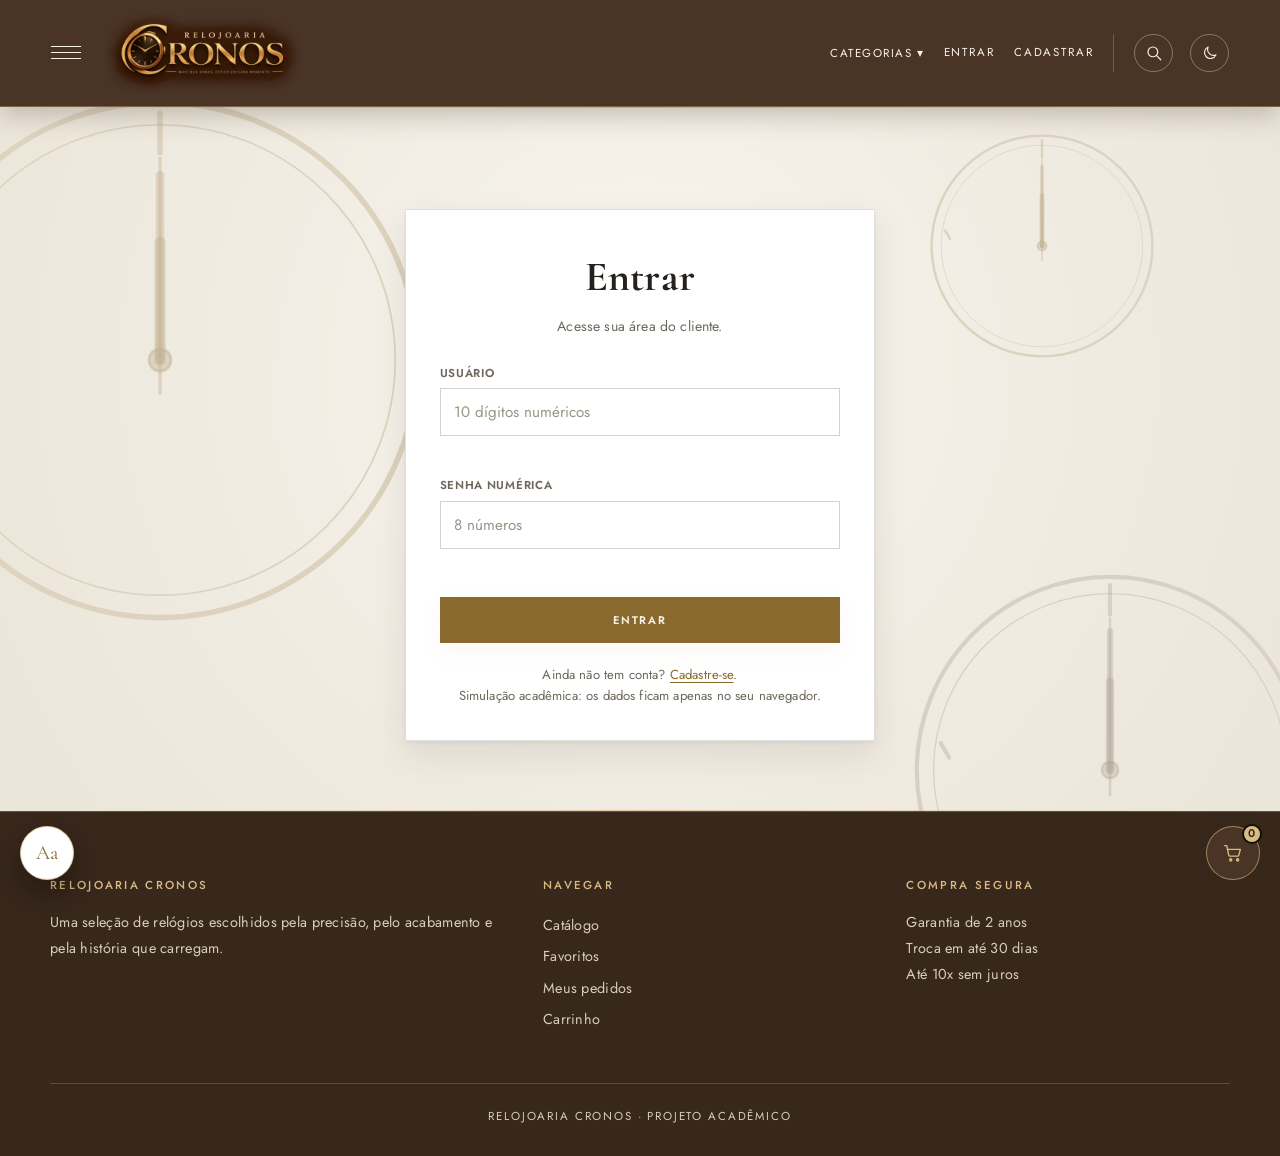
==== relojoaria-cronos/login.html @ 3d695486 "Add files via upload" ====
<!DOCTYPE html>
<html lang="pt-BR">
<head>
  <meta charset="UTF-8" />
  <meta name="viewport" content="width=device-width, initial-scale=1.0" />
  <title>Relojoaria Cronos — Entrar</title>
  <meta name="description" content="Entre na sua conta da Relojoaria Cronos." />

  <link rel="preconnect" href="https://fonts.googleapis.com" />
  <link href="https://fonts.googleapis.com/css2?family=Cormorant+Garamond:wght@500;600;700&family=Jost:wght@300;400;500;600&display=swap" rel="stylesheet" />
  <link rel="stylesheet" href="css/style.css" />
  <script src="js/tema.js"></script>
  <script src="js/sessao.js"></script>
</head>
<body>
  <a class="pular-conteudo" href="#conteudo">Pular para o conteúdo</a>

  <header class="cabecalho">
    <button class="botao-hamburguer" id="botao-menu" aria-label="Abrir menu">
      <span></span><span></span><span></span>
    </button>
    <div class="logo"><img class="logo-img" src="assets/logo.png" alt="Relojoaria Cronos" onload="this.nextElementSibling.style.display='none'" onerror="this.style.display='none'"><span>Relojoaria Cronos</span></div>
    <nav class="navegacao" id="navegacao" aria-label="Navegação principal"></nav>
  </header>

  <div class="overlay-menu" id="overlay-menu"></div>
  <aside class="menu-lateral" id="menu-lateral">
    <button class="fechar-menu" id="botao-fechar-menu" aria-label="Fechar menu">✕</button>
    <div class="logo"><img class="logo-img" src="assets/logo.png" alt="Relojoaria Cronos" onload="this.nextElementSibling.style.display='none'" onerror="this.style.display='none'"><span>Relojoaria Cronos</span></div>
    <nav id="menu-nav" aria-label="Menu lateral"></nav>
  </aside>

  <div class="divisor"></div>

  <div class="fundo-login" aria-hidden="true">
    <div class="fundo-relogios" id="fundo-relogios"></div>
    <div class="fundo-pelicula"></div>
  </div>

  <main id="conteudo" class="tela-login">
    <div class="caixa-login cartao">
      <h1>Entrar</h1>
      <p class="subtitulo">Acesse sua área do cliente.</p>

      <div id="aviso-login" class="alerta escondido" role="alert"></div>

      <form id="form-login" novalidate>
        <div class="campo">
          <label for="login">Usuário</label>
          <input type="text" id="login" maxlength="10" inputmode="numeric" pattern="[0-9]{10}" placeholder="10 dígitos numéricos" autocomplete="username" />
          <p class="erro-campo" id="login-erro"></p>
        </div>
        <div class="campo">
          <label for="senha">Senha numérica</label>
          <input type="password" id="senha" maxlength="8" inputmode="numeric" pattern="[0-9]{8}" placeholder="8 números" autocomplete="current-password" />
          <p class="erro-campo" id="senha-erro"></p>
        </div>
        <button type="submit" class="botao">Entrar</button>
      </form>

      <p class="login-rodape">
        Ainda não tem conta? <a class="link-destaque" href="cadastro.html">Cadastre-se</a>.<br>
        Simulação acadêmica: os dados ficam apenas no seu navegador.
      </p>
    </div>
  </main>


  <div class="divisor"></div>
  <footer class="rodape">
    <div class="rodape-colunas">
      <div>
        <h2>Relojoaria Cronos</h2>
        <p>Uma seleção de relógios escolhidos pela precisão, pelo acabamento e pela história que carregam.</p>
      </div>
      <nav aria-label="Navegação do rodapé">
        <h2>Navegar</h2>
        <a href="index.html">Catálogo</a>
        <a href="index.html?favoritos=1">Favoritos</a>
        <a href="pedidos.html">Meus pedidos</a>
        <a href="checkout.html">Carrinho</a>
      </nav>
      <div>
        <h2>Compra segura</h2>
        <p>Garantia de 2 anos<br>Troca em até 30 dias<br>Até 10x sem juros</p>
      </div>
    </div>
    <p class="rodape-final">Relojoaria Cronos · Projeto acadêmico</p>
  </footer>

  <script src="js/produtos.js"></script>
  <script src="js/carrinho.js"></script>
  <script src="js/validacoes.js"></script>
  <script src="js/menu.js"></script>
  <script src="js/busca.js"></script>
  <script src="js/acessibilidade.js"></script>
  <script src="js/cabecalho.js"></script>
  <script>
    const params = new URLSearchParams(window.location.search);
    const motivo = params.get("motivo");
    const aviso = document.getElementById("aviso-login");

    function mostrarAviso(texto, tipo) {
      aviso.textContent = texto;
      aviso.className = "alerta alerta-" + tipo;
    }

    if (motivo === "checkout") {
      mostrarAviso("Entre na sua conta para finalizar a compra.", "info");
    }
    if (params.get("cadastro") === "ok") {
      mostrarAviso("Cadastro realizado com sucesso! Entre com seu login e senha.", "sucesso");
    }
    if (estaLogado()) {
      window.location.replace("perfil.html");
    }

    (function () {
      const marcas = Array.from({ length: 12 }, (_, i) =>
        `<line x1="100" y1="12" x2="100" y2="${i % 3 === 0 ? 26 : 20}" transform="rotate(${i * 30} 100 100)"/>`).join("");
      const relogio = (classe) => `
        <svg class="relogio-fundo ${classe}" viewBox="0 0 200 200" fill="none" stroke="currentColor">
          <circle cx="100" cy="100" r="92" stroke-width="2"/>
          <circle cx="100" cy="100" r="84" stroke-width="0.6"/>
          <g stroke-width="2">${marcas}</g>
          <line class="ponteiro-hora" x1="100" y1="100" x2="100" y2="58" stroke-width="4"/>
          <line class="ponteiro-min" x1="100" y1="100" x2="100" y2="34" stroke-width="3"/>
          <line class="ponteiro-seg" x1="100" y1="112" x2="100" y2="28" stroke-width="1.2"/>
          <circle cx="100" cy="100" r="4" fill="currentColor"/>
        </svg>`;
      document.getElementById("fundo-relogios").innerHTML = relogio("rel-1") + relogio("rel-2") + relogio("rel-3");
    })();

    document.getElementById("login").addEventListener("input", (evento) => {
      evento.target.value = evento.target.value.replace(/\D/g, "").slice(0, 10);
    });
    document.getElementById("senha").addEventListener("input", (evento) => {
      evento.target.value = evento.target.value.replace(/\D/g, "").slice(0, 8);
    });

    document.getElementById("form-login").addEventListener("submit", function (evento) {
      evento.preventDefault();

      const campoLogin = document.getElementById("login");
      const campoSenha = document.getElementById("senha");
      const okLogin = mostrarErroCampo(campoLogin, validarLogin(campoLogin.value));
      const okSenha = mostrarErroCampo(campoSenha, validarSenha(campoSenha.value));
      if (!okLogin || !okSenha) return;

      const usuario = obterUsuario();
      if (!usuario) {
        mostrarAviso("Nenhum cadastro encontrado neste navegador. Crie sua conta primeiro.", "erro");
        return;
      }

      const confere = usuario.login.toLowerCase() === campoLogin.value.toLowerCase() && usuario.senha === campoSenha.value;
      if (!confere) {
        mostrarAviso("Login ou senha incorretos. Confira os dados e tente de novo.", "erro");
        campoSenha.value = "";
        campoSenha.focus();
        return;
      }

      iniciarSessao();
      window.location.href = motivo === "checkout" ? "checkout.html" : "perfil.html";
    });
  </script>

  <a href="checkout.html" class="carrinho-flutuante" aria-label="Ver carrinho">
    <svg class="icone-carrinho" viewBox="0 0 24 24" width="22" height="22" fill="none" stroke="currentColor" stroke-width="1.5" stroke-linecap="round" stroke-linejoin="round" aria-hidden="true"><path d="M3 4h2.2l2.1 10.2a1.5 1.5 0 0 0 1.5 1.2h8.1a1.5 1.5 0 0 0 1.5-1.1L20 8H6.2"/><circle cx="9.5" cy="19.5" r="1.2"/><circle cx="17" cy="19.5" r="1.2"/></svg>
    <span class="carrinho-contador js-contador-carrinho">0</span>
  </a>
</body>
</html>
---- relojoaria-cronos/css/style.css ----
:root {
  --preto-onix: #0b0b0b;
  --grafite: #171717;
  --grafite-clara: #202020;
  --borda: rgba(242, 239, 232, 0.12);
  --dourado: #c6a15b;
  --dourado-claro: #dcc088;
  --off-white: #f4f0e7;
  --cinza-prata: #9d9b96;
  --erro: #e2665f;
  --sucesso: #4fae7a;
  --fonte-titulo: 'Cormorant Garamond', Georgia, serif;
  --fonte-texto: 'Jost', Arial, sans-serif;
  --preto-profundo: #060606;
}

* {
  margin: 0;
  padding: 0;
  box-sizing: border-box;
}

body {
  font-family: var(--fonte-texto);
  background-color: var(--preto-onix);
  background-image: radial-gradient(circle at 50% -10%, rgba(198, 161, 91, 0.075), transparent 34rem),
    radial-gradient(circle at 85% 45%, rgba(255, 255, 255, 0.025), transparent 28rem),
    linear-gradient(180deg, #0c0c0c 0%, #090909 55%, #050505 100%);
  background-attachment: fixed;
  color: var(--off-white);
  line-height: 1.6;
  min-height: 100vh;
  display: flex;
  flex-direction: column;
  letter-spacing: 0.01em;
}

main {
  flex: 1;
}

a {
  color: inherit;
  text-decoration: none;
}

img {
  max-width: 100%;
  display: block;
}

.escondido {
  display: none !important;
}

.cabecalho {
  position: fixed;
  top: 0;
  left: 0;
  width: 100%;
  z-index: 60;
  background-color: var(--grafite);
  border-bottom: 1px solid rgba(198, 161, 91, 0.16);
  padding: 1.15rem clamp(1.25rem, 4vw, 3.5rem);
  display: flex;
  align-items: center;
  gap: 1.2rem;
  transition: background-color 0.35s ease, padding 0.35s ease,
    box-shadow 0.35s ease, backdrop-filter 0.35s ease;
  background: rgba(10, 10, 10, 0.94);
  box-shadow: 0 12px 35px rgba(0, 0, 0, 0.18);
}

.cabecalho.rolado {
  padding: 0.7rem clamp(1.25rem, 4vw, 3.5rem);
  background-color: rgba(28, 28, 28, 0.75);
  backdrop-filter: blur(10px);
  -webkit-backdrop-filter: blur(10px);
  box-shadow: 0 12px 32px rgba(0, 0, 0, 0.42);
  background: rgba(10, 10, 10, 0.82);
  border-bottom-color: rgba(198, 161, 91, 0.22);
}

.logo {
  font-family: var(--fonte-titulo);
  font-size: clamp(1.45rem, 2.4vw, 1.85rem);
  letter-spacing: 0.075em;
  color: var(--off-white);
  transition: font-size 0.35s ease;
  font-weight: 600;
}

.cabecalho.rolado .logo {
  font-size: 1.25rem;
}

.logo-tagline {
  display: block;
  font-family: var(--fonte-texto);
  font-size: 0.57rem;
  letter-spacing: 0.28em;
  text-transform: uppercase;
  color: var(--dourado);
  margin-top: 0.15rem;
  max-height: 1rem;
  opacity: 1;
  overflow: hidden;
  transition: max-height 0.3s ease, opacity 0.25s ease, margin-top 0.3s ease;
}

.cabecalho.rolado .logo-tagline {
  max-height: 0;
  opacity: 0;
  margin-top: 0;
}

.navegacao {
  display: flex;
  align-items: center;
  gap: 1.8rem;
  font-size: 0.72rem;
  margin-left: auto;
  text-transform: uppercase;
  letter-spacing: 0.13em;
  color: var(--cinza-prata);
  transition: font-size 0.3s ease;
}

.cabecalho.rolado .navegacao {
  font-size: 0.74rem;
}

.navegacao a:hover,
.navegacao a:focus-visible {
  color: var(--dourado-claro);
}

.botao-hamburguer {
  display: flex;
  flex-direction: column;
  justify-content: center;
  gap: 5px;
  width: 30px;
  height: 24px;
  background: none;
  border: none;
  cursor: pointer;
  padding: 0;
  flex-shrink: 0;
  transition: width 0.3s ease, height 0.3s ease;
}

.cabecalho.rolado .botao-hamburguer {
  width: 24px;
  height: 18px;
}

.botao-hamburguer span {
  display: block;
  height: 1px;
  width: 100%;
  background-color: var(--off-white);
  transition: background-color 0.2s ease;
  background: var(--off-white);
}

.botao-hamburguer:hover span,
.botao-hamburguer:focus-visible span {
  background-color: var(--dourado);
  background: var(--dourado-claro);
}

.overlay-menu {
  position: fixed;
  inset: 0;
  background-color: rgba(0, 0, 0, 0.65);
  opacity: 0;
  pointer-events: none;
  transition: opacity 0.25s ease;
  z-index: 90;
}

.overlay-menu.visivel {
  opacity: 1;
  pointer-events: auto;
}

.menu-lateral {
  position: fixed;
  top: 0;
  left: 0;
  height: 100%;
  width: min(340px, 88vw);
  max-width: 80vw;
  background-color: var(--grafite-clara);
  color: var(--off-white);
  padding: 1.7rem clamp(1.5rem, 5vw, 2.3rem);
  display: flex;
  flex-direction: column;
  gap: 0.5rem;
  transform: translateX(-100%);
  transition: transform 0.3s ease;
  z-index: 100;
  box-shadow: 4px 0 24px rgba(0, 0, 0, 0.5);
  background: radial-gradient(circle at 0 0, rgba(198, 161, 91, 0.08), transparent 18rem),
    #151515;
  border-right: 1px solid rgba(198, 161, 91, 0.18);
}

.menu-lateral.aberto {
  transform: translateX(0);
}

.menu-lateral .fechar-menu {
  align-self: flex-end;
  background: none;
  border: none;
  color: var(--off-white);
  font-size: 1.4rem;
  line-height: 1;
  cursor: pointer;
}

.menu-lateral .logo {
  color: var(--off-white);
  margin-bottom: 1.6rem;
  padding-bottom: 1.2rem;
  border-bottom: 1px solid var(--borda);
}

.menu-lateral .logo-tagline {
  color: var(--dourado-claro);
}

.menu-lateral nav {
  display: flex;
  flex-direction: column;
  gap: 0;
  font-size: 0.95rem;
  text-transform: uppercase;
  letter-spacing: 0.05em;
  margin-top: 0.7rem;
}

.menu-lateral nav a {
  color: var(--off-white);
  display: flex;
  align-items: center;
  transition: color 0.2s ease;
  padding: 0.95rem 0;
  border-bottom: 1px solid rgba(255, 255, 255, 0.055);
  font-size: 0.76rem;
  letter-spacing: 0.14em;
}

.menu-lateral nav a:hover,
.menu-lateral nav a:focus-visible {
  color: var(--dourado-claro);
}

.carrinho-contador {
  background-color: var(--dourado);
  color: var(--preto-onix);
  font-weight: 600;
  font-size: 0.7rem;
  padding: 0.15rem 0.5rem;
  border-radius: 999px;
  margin-left: 0.4rem;
}

.divisor {
  height: 1px;
  width: 100%;
  background: linear-gradient(90deg, transparent 0%, rgba(198, 161, 91, 0.55) 50%, transparent 100%);
  opacity: 0.85;
}

.botao {
  display: inline-block;
  background-color: var(--dourado);
  color: var(--preto-onix);
  border: 1px solid var(--dourado);
  padding: 0.8rem 1.5rem;
  font-family: var(--fonte-texto);
  font-weight: 600;
  font-size: 0.69rem;
  text-transform: uppercase;
  letter-spacing: 0.16em;
  border-radius: 0;
  cursor: pointer;
  transition: background-color 0.2s ease, color 0.2s ease, border-color 0.2s ease;
  position: relative;
  overflow: hidden;
  min-height: 46px;
  background: var(--dourado);
  border-color: var(--dourado);
  box-shadow: 0 8px 20px rgba(198, 161, 91, 0.08);
}

.botao:hover,
.botao:focus-visible {
  background-color: var(--dourado-claro);
  border-color: var(--dourado-claro);
  background: var(--dourado-claro);
  color: #090909;
  transform: translateY(-1px);
}

.botao:active {
  transform: scale(0.99);
}

.botao-secundario {
  background-color: transparent;
  color: var(--off-white);
  border: 1px solid var(--cinza-prata);
  background: transparent;
  border-color: rgba(242, 239, 232, 0.35);
  box-shadow: none;
}

.botao-secundario:hover,
.botao-secundario:focus-visible {
  background-color: var(--off-white);
  color: var(--preto-onix);
  border-color: var(--off-white);
  background: var(--off-white);
}

.botao:disabled {
  opacity: 0.4;
  cursor: not-allowed;
}

.cartao {
  background-color: var(--grafite);
  border: 1px solid var(--borda);
  border-radius: 0;
  box-shadow: 0 18px 45px rgba(0, 0, 0, 0.34);
  padding: 1.6rem;
  transition: box-shadow 0.3s ease, transform 0.3s ease;
  background: linear-gradient(145deg, rgba(255,255,255,0.025), transparent 45%),
    #151515;
  border-color: rgba(242, 239, 232, 0.09);
}

.campo {
  margin-bottom: 1.1rem;
}

.campo label {
  display: block;
  font-size: 0.72rem;
  font-weight: 600;
  text-transform: uppercase;
  letter-spacing: 0.06em;
  margin-bottom: 0.4rem;
  color: var(--cinza-prata);
}

.campo input,
.campo select {
  width: 100%;
  padding: 0.75rem 0.85rem;
  border: 1px solid var(--borda);
  border-radius: 0;
  font-family: var(--fonte-texto);
  font-size: 0.95rem;
  background-color: var(--preto-onix);
  color: var(--off-white);
  border-color: rgba(242,239,232,0.12);
  background: #0d0d0d;
}

.campo input::placeholder {
  color: #6b6b6b;
}

.campo input:focus,
.campo select:focus {
  outline: 1px solid var(--dourado);
  outline-offset: 0;
  background-color: #111111;
  box-shadow: 0 0 0 4px rgba(198,161,91,0.06);
}

.mensagem-erro {
  color: var(--erro);
  font-size: 0.85rem;
  margin-top: 0.5rem;
}

.mensagem-sucesso {
  color: var(--sucesso);
  font-size: 0.9rem;
  margin-top: 0.5rem;
}

.tela-login {
  min-height: 78vh;
  display: flex;
  align-items: center;
  justify-content: center;
  padding: 2.5rem 1rem;
  padding-top: 4.5rem;
}

.caixa-login {
  width: 100%;
  max-width: 470px;
  padding: 2.1rem;
}

.abas-login {
  display: flex;
  border-bottom: 1px solid var(--borda);
  margin-bottom: 1.6rem;
}

.aba {
  flex: 1;
  background: none;
  border: none;
  padding: 0.9rem 0;
  font-family: var(--fonte-texto);
  font-size: 0.78rem;
  text-transform: uppercase;
  letter-spacing: 0.1em;
  color: var(--cinza-prata);
  cursor: pointer;
  border-bottom: 2px solid transparent;
  margin-bottom: -1px;
  transition: color 0.2s ease, border-color 0.2s ease;
}

.aba:hover {
  color: var(--off-white);
}

.aba-ativa {
  color: var(--dourado);
  border-bottom-color: var(--dourado);
  font-weight: 600;
}

.aviso-checkout {
  background-color: var(--grafite-clara);
  border: 1px solid var(--borda);
  color: var(--cinza-prata);
  font-size: 0.82rem;
  padding: 0.75rem 0.9rem;
  border-radius: 0;
  margin-bottom: 1.4rem;
  text-align: center;
  background: rgba(198,161,91,0.07);
  border-color: rgba(198,161,91,0.2);
}

.caixa-login h1 {
  font-family: var(--fonte-titulo);
  color: var(--off-white);
  font-size: 1.9rem;
  margin-bottom: 0.3rem;
  text-align: center;
}

.caixa-login p.subtitulo {
  color: var(--cinza-prata);
  font-size: 0.88rem;
  margin-bottom: 1.6rem;
  text-align: center;
}

.caixa-login .botao {
  width: 100%;
  margin-top: 0.5rem;
}

.login-rodape {
  margin-top: 1.3rem;
  font-size: 0.82rem;
  color: var(--cinza-prata);
  text-align: center;
}

.grade-duas-colunas {
  display: grid;
  grid-template-columns: 1fr 1fr;
  gap: 0 1rem;
}

.titulo-secao {
  font-family: var(--fonte-titulo);
  color: var(--off-white);
  font-size: clamp(1.9rem, 3vw, 2.55rem);
  font-weight: 600;
  max-width: 1180px;
  margin: 5.5rem auto 1.2rem;
  padding: 0 2rem;
  display: flex;
  align-items: center;
  gap: 1.2rem;
  line-height: 1;
  letter-spacing: 0.01em;
}

.titulo-secao::after {
  content: "";
  flex: 1;
  height: 1px;
  background-color: var(--borda);
  background: linear-gradient(90deg, rgba(198,161,91,0.25), transparent);
}

.grade-produtos {
  max-width: 1180px;
  margin: 1.4rem auto 3rem;
  padding: 0 2rem;
  display: grid;
  grid-template-columns: repeat(4, minmax(0, 1fr));
  gap: 1.15rem;
}

.produto {
  display: flex;
  flex-direction: column;
  position: relative;
  padding: 0.9rem 0.9rem 1.15rem;
  min-width: 0;
  background: linear-gradient(180deg, rgba(255,255,255,0.025), transparent 34%),
    #121212;
  border: 1px solid rgba(242, 239, 232, 0.08);
  box-shadow: 0 15px 35px rgba(0,0,0,0.28);
  transition: transform 0.45s cubic-bezier(.2,.7,.2,1), box-shadow 0.45s ease, border-color 0.35s ease;
}

.produto:hover {
  transform: translateY(-9px);
  box-shadow: 0 24px 48px rgba(0,0,0,0.42), 0 0 28px rgba(198,161,91,0.07);
  border-color: rgba(198, 161, 91, 0.28);
}

.selo {
  position: absolute;
  top: 1rem;
  left: 1rem;
  z-index: 2;
  background-color: var(--preto-onix);
  color: var(--dourado);
  border: 1px solid var(--dourado);
  font-size: 0.55rem;
  text-transform: uppercase;
  letter-spacing: 0.12em;
  padding: 0.3rem 0.58rem;
  border-radius: 0;
  background: rgba(7,7,7,0.82);
  border-color: rgba(198,161,91,0.65);
  backdrop-filter: blur(5px);
}

.produto-imagem {
  position: relative;
  height: 245px;
  border-radius: 0;
  margin-bottom: 1.2rem;
  overflow: hidden;
  background: radial-gradient(circle at 50% 42%, rgba(198,161,91,0.09), transparent 42%),
    linear-gradient(145deg, #090909, #1b1b1b);
  transition: transform 0.1s ease-out;
  transform-style: preserve-3d;
  will-change: transform;
  border: 1px solid rgba(255,255,255,0.045);
}

.produto-imagem img {
  width: 100%;
  height: 100%;
  object-fit: contain;
  padding: 0.6rem;
  filter: drop-shadow(0 18px 18px rgba(0,0,0,0.55));
  transition: transform 0.6s cubic-bezier(.2,.7,.2,1), filter 0.6s ease;
}

.imagem-placeholder {
  display: none;
  position: absolute;
  inset: 0;
  flex-direction: column;
  align-items: center;
  justify-content: center;
  gap: 0.3rem;
  margin: 6px;
  border: 1px solid rgba(198,161,91,0.22);
  border-radius: 2px;
  color: var(--cinza-prata);
  text-align: center;
  padding: 0.5rem;
  background: radial-gradient(circle, rgba(198,161,91,0.07), transparent 62%);
}

.imagem-placeholder .icone-camera {
  font-size: 1.6rem;
  display: none;
}

.imagem-placeholder small {
  font-size: 0.6rem;
  word-break: break-all;
  opacity: 0.85;
  display: none;
}

.produto .bairro {
  font-size: 0.58rem;
  text-transform: uppercase;
  letter-spacing: 0.2em;
  color: var(--dourado);
  font-weight: 600;
  margin-bottom: 0.5rem;
  margin: 0 0.35rem 0.35rem;
}

.produto h3 {
  font-family: var(--fonte-titulo);
  font-size: clamp(1.35rem, 2vw, 1.55rem);
  font-weight: 600;
  color: var(--off-white);
  margin-bottom: 0.35rem;
  margin: 0 0.35rem 0.35rem;
  line-height: 1.05;
}

.produto .descricao {
  font-size: 0.77rem;
  color: #8f8d89;
  flex: 1;
  margin-bottom: 0.9rem;
  margin: 0 0.35rem 1.05rem;
  min-height: 4.1em;
  line-height: 1.65;
}

.produto .preco {
  font-weight: 600;
  font-size: 1.45rem;
  color: var(--off-white);
  margin-bottom: 0.1rem;
  margin: 0 0.35rem;
  font-family: var(--fonte-titulo);
}

.produto .parcelamento {
  font-size: 0.65rem;
  color: #77756f;
  margin-bottom: 0.9rem;
  margin: 0 0.35rem 1rem;
  letter-spacing: 0.02em;
}

.produto .botao {
  width: calc(100% - 0.7rem);
  margin: 0 0.35rem;
  min-height: 43px;
}

.newsletter {
  background-color: var(--grafite);
  border-top: 1px solid rgba(198,161,91,0.18);
  color: var(--off-white);
  text-align: center;
  padding: 5rem 1.5rem;
  margin-top: 6rem;
  position: relative;
  overflow: hidden;
  background: radial-gradient(circle at 50% 0, rgba(198,161,91,0.11), transparent 24rem),
    #0d0d0d;
  border-bottom: 1px solid rgba(198,161,91,0.12);
}

.newsletter h2 {
  font-family: var(--fonte-titulo);
  color: var(--off-white);
  font-size: clamp(2rem, 4vw, 3rem);
  font-weight: 600;
  margin-bottom: 0.8rem;
  position: relative;
  line-height: 1;
}

.newsletter p {
  font-size: 0.85rem;
  color: #8f8d89;
  margin-bottom: 1.3rem;
  position: relative;
  max-width: 560px;
  margin: 0 auto 1.8rem;
  line-height: 1.7;
}

.newsletter form {
  display: flex;
  justify-content: center;
  gap: 0;
  max-width: 520px;
  margin: 0 auto;
  flex-wrap: wrap;
  position: relative;
  border-bottom: 1px solid rgba(242,239,232,0.24);
}

.newsletter input[type="email"] {
  flex: 1;
  min-width: 200px;
  padding: 0.75rem 0.9rem;
  border-radius: 0;
  border: none;
  background-color: transparent;
  color: var(--off-white);
  min-height: 48px;
  background: transparent;
  padding-left: 0;
}

.newsletter input[type="email"]::placeholder {
  color: var(--cinza-prata);
}

.tela-checkout {
  max-width: 1000px;
  margin: 2.6rem auto;
  padding: 0 2rem;
  display: grid;
  grid-template-columns: 1.3fr 1fr;
  gap: 2rem;
  align-items: start;
  padding-top: 4rem;
}

.tela-checkout h1 {
  font-family: var(--fonte-titulo);
  color: var(--off-white);
  font-size: 1.7rem;
  font-weight: 600;
  margin-bottom: 1.3rem;
}

.linha-cep {
  display: flex;
  gap: 0.6rem;
  align-items: flex-end;
}

.linha-cep .campo {
  flex: 1;
}

.grade-endereco {
  display: grid;
  grid-template-columns: 2fr 1fr;
  gap: 1rem;
}

.item-carrinho {
  display: flex;
  justify-content: space-between;
  align-items: center;
  padding: 0.75rem 0;
  border-bottom: 1px solid var(--borda);
  font-size: 0.88rem;
  gap: 0.6rem;
}

.item-carrinho button {
  background: none;
  border: none;
  color: var(--erro);
  cursor: pointer;
  font-size: 0.75rem;
  text-decoration: underline;
}

.resumo-total {
  display: flex;
  justify-content: space-between;
  font-weight: 600;
  font-size: 1.15rem;
  margin-top: 1.1rem;
  padding-top: 1.1rem;
  border-top: 2px solid var(--dourado);
  color: var(--off-white);
  border-top-width: 1px;
  border-top-color: var(--dourado);
}

.carrinho-vazio {
  color: var(--cinza-prata);
  font-size: 0.9rem;
  text-align: center;
  padding: 1.6rem 0;
}

.tela-404 {
  min-height: 65vh;
  display: flex;
  flex-direction: column;
  align-items: center;
  justify-content: center;
  text-align: center;
  padding: 2rem;
}

.tela-404 .numero {
  font-family: var(--fonte-titulo);
  font-size: 6.5rem;
  font-weight: 600;
  color: var(--off-white);
  line-height: 1;
}

.tela-404 .numero span {
  color: var(--dourado);
}

.tela-404 h1 {
  font-family: var(--fonte-titulo);
  font-size: 1.5rem;
  font-weight: 600;
  color: var(--off-white);
  margin: 1rem 0 0.5rem;
}

.tela-404 p {
  color: var(--cinza-prata);
  margin-bottom: 1.6rem;
  max-width: 420px;
}

.carrinho-flutuante {
  position: fixed;
  right: 1.25rem;
  bottom: 1.25rem;
  z-index: 55;
  display: flex;
  align-items: center;
  justify-content: center;
  gap: 0.4rem;
  width: 54px;
  height: 54px;
  border-radius: 50%;
  background-color: var(--dourado);
  color: var(--dourado-claro);
  font-size: 1.15rem;
  border: 1px solid rgba(198,161,91,0.55);
  cursor: pointer;
  box-shadow: 0 14px 32px rgba(0,0,0,0.48);
  transition: transform 0.25s ease, box-shadow 0.25s ease, background-color 0.2s ease;
  background: #151515;
}

.carrinho-flutuante:hover,
.carrinho-flutuante:focus-visible {
  background-color: var(--dourado-claro);
  transform: translateY(-4px) scale(1.05);
  box-shadow: 0 18px 38px rgba(0,0,0,0.5), 0 0 22px rgba(198,161,91,0.18);
  background: var(--dourado);
  color: #080808;
}

.carrinho-flutuante .js-contador-carrinho {
  position: absolute;
  top: -3px;
  right: -3px;
  margin-left: 0;
  background-color: var(--off-white);
  color: #080808;
  font-size: 0.7rem;
  font-weight: 600;
  min-width: 20px;
  height: 20px;
  border-radius: 999px;
  display: flex;
  align-items: center;
  justify-content: center;
  padding: 0 4px;
  background: var(--dourado);
  border: 2px solid #101010;
}

.rodape {
  background-color: var(--grafite);
  border-top: 1px solid var(--borda);
  color: #696762;
  text-align: center;
  padding: 1.7rem 1.3rem;
  font-size: 0.62rem;
  letter-spacing: 0.18em;
  text-transform: uppercase;
  background: #080808;
  border-top-color: rgba(198,161,91,0.12);
}

@media (max-width: 700px) {
  .tela-checkout {
    grid-template-columns: 1fr;
  }
  .grade-endereco,
  .grade-duas-colunas {
    grid-template-columns: 1fr;
  }
  .cabecalho {
    justify-content: center;
    text-align: center;
  }
}

html {
  scroll-behavior: smooth;
}

::selection {
  background: rgba(198, 161, 91, 0.32);
  color: var(--off-white);
}

.logo::first-letter {
  color: var(--dourado-claro);
}

.navegacao a,
.navegacao span {
  transition: color 0.25s ease, opacity 0.25s ease;
}

.menu-lateral nav a::after {
  content: "→";
  margin-left: auto;
  color: rgba(198, 161, 91, 0);
  transform: translateX(-5px);
  transition: color 0.2s ease, transform 0.2s ease;
}

.menu-lateral nav a:hover::after,
.menu-lateral nav a:focus-visible::after {
  color: var(--dourado);
  transform: translateX(0);
}

.botao::before {
  content: "";
  position: absolute;
  inset: 0;
  background: linear-gradient(110deg, transparent 25%, rgba(255,255,255,0.22) 48%, transparent 70%);
  transform: translateX(-130%);
  transition: transform 0.65s ease;
}

.botao:hover::before,
.botao:focus-visible::before {
  transform: translateX(130%);
}

.titulo-secao::before {
  content: "";
  width: 34px;
  height: 1px;
  background: var(--dourado);
  flex: 0 0 34px;
}

.produto::after {
  content: "";
  position: absolute;
  left: 12px;
  right: 12px;
  bottom: 0;
  height: 1px;
  background: linear-gradient(90deg, transparent, rgba(198,161,91,0.42), transparent);
  opacity: 0;
  transition: opacity 0.35s ease;
}

.produto:hover::after {
  opacity: 1;
}

.produto-imagem::after {
  content: "CRONOS";
  position: absolute;
  right: 0.75rem;
  bottom: 0.6rem;
  color: rgba(242,239,232,0.18);
  font-family: var(--fonte-titulo);
  font-size: 0.72rem;
  letter-spacing: 0.2em;
  pointer-events: none;
}

.produto:hover .produto-imagem img {
  transform: scale(1.045);
  filter: drop-shadow(0 24px 24px rgba(0,0,0,0.65));
}

.imagem-placeholder::before {
  content: "IMAGEM DO PRODUTO";
  color: rgba(220,192,136,0.72);
  font-size: 0.56rem;
  letter-spacing: 0.2em;
}

.newsletter::before,
.newsletter::after {
  content: "";
  position: absolute;
  width: 180px;
  height: 180px;
  border: 1px solid rgba(198,161,91,0.07);
  border-radius: 50%;
}

.newsletter::before {
  left: -80px;
  top: -80px;
}

.newsletter::after {
  right: -80px;
  bottom: -80px;
}

.newsletter h2::before {
  content: "CLUBE CRONOS";
  display: block;
  margin-bottom: 0.9rem;
  color: var(--dourado);
  font-family: var(--fonte-texto);
  font-size: 0.58rem;
  font-weight: 600;
  letter-spacing: 0.28em;
}

.newsletter input[type="email"]:focus {
  outline: none;
  box-shadow: none;
}

.newsletter form .botao {
  margin-bottom: 3px;
}

.caixa-login h1,
.tela-checkout h1 {
  font-size: clamp(2rem, 4vw, 2.6rem);
}

.tela-checkout .cartao {
  padding: 1.7rem;
}

@media (max-width: 1000px) {
  .grade-produtos {
    grid-template-columns: repeat(2, minmax(0, 1fr));
  }
}

@media (max-width: 700px) {
  .cabecalho {
    justify-content: flex-start;
    text-align: left;
  }

  .navegacao {
    gap: 0.8rem;
    margin-left: auto;
  }

  .navegacao #area-conta {
    display: none;
  }

  .titulo-secao {
    margin-top: 4rem;
    padding: 0 1.25rem;
    font-size: 2rem;
  }

  .grade-produtos {
    padding: 0 1.25rem;
    gap: 0.8rem;
  }

  .produto-imagem {
    height: 210px;
  }

  .produto {
    padding: 0.65rem 0.65rem 0.9rem;
  }

  .produto .descricao {
    min-height: 0;
  }

  .newsletter {
    margin-top: 4rem;
    padding: 4rem 1.25rem;
  }
}

@media (max-width: 480px) {
  .grade-produtos {
    grid-template-columns: 1fr;
    max-width: 430px;
  }

  .produto-imagem {
    height: 270px;
  }

  .logo {
    font-size: 1.35rem;
  }

  .logo-tagline {
    font-size: 0.5rem;
  }

  .navegacao a {
    font-size: 0.62rem;
  }

  .caixa-login,
  .tela-checkout .cartao {
    padding: 1.35rem;
  }
}

.produto-link {
  display: block;
  color: inherit;
}

.produto-link:focus-visible,
.link-detalhes:focus-visible {
  outline: 1px solid var(--dourado);
  outline-offset: 3px;
}

.link-detalhes {
  display: block;
  margin: 0.85rem 0.35rem 0;
  color: var(--dourado);
  font-size: 0.68rem;
  letter-spacing: 0.14em;
  text-transform: uppercase;
  text-align: center;
  transition: color 0.3s ease;
}

.link-detalhes:hover {
  color: var(--dourado-claro);
}

.pagina-produto {
  max-width: 1180px;
  margin: 0 auto;
  padding: 1.5rem 2rem 1rem;
}

.voltar-catalogo {
  display: inline-block;
  margin-bottom: 1.5rem;
  color: var(--cinza-prata);
  font-size: 0.72rem;
  letter-spacing: 0.14em;
  text-transform: uppercase;
  transition: color 0.3s ease;
}

.voltar-catalogo:hover {
  color: var(--dourado);
}

.detalhe-produto {
  display: grid;
  grid-template-columns: minmax(0, 1.05fr) minmax(0, 1fr);
  gap: 3rem;
  align-items: center;
}

.detalhe-imagem {
  position: relative;
  height: 460px;
  overflow: hidden;
  background: radial-gradient(circle at 50% 42%, rgba(198, 161, 91, 0.1), transparent 45%),
    linear-gradient(145deg, #090909, #1b1b1b);
  border: 1px solid rgba(255, 255, 255, 0.05);
  box-shadow: 0 24px 55px rgba(0, 0, 0, 0.45);
}

.detalhe-imagem img {
  width: 100%;
  height: 100%;
  object-fit: contain;
  padding: 1.5rem;
  filter: drop-shadow(0 22px 22px rgba(0, 0, 0, 0.6));
}

.detalhe-imagem .selo {
  position: absolute;
  top: 1rem;
  left: 1rem;
  z-index: 2;
}

.detalhe-info .bairro {
  color: var(--dourado);
  font-size: 0.7rem;
  letter-spacing: 0.24em;
  text-transform: uppercase;
  margin-bottom: 0.6rem;
}

.detalhe-info h1 {
  font-family: var(--fonte-titulo);
  font-size: clamp(2.2rem, 4vw, 3.2rem);
  font-weight: 600;
  line-height: 1.02;
  margin-bottom: 1rem;
}

.detalhe-descricao {
  color: var(--cinza-prata);
  font-size: 0.95rem;
  line-height: 1.8;
  margin-bottom: 1.6rem;
}

.detalhe-info .preco {
  font-family: var(--fonte-titulo);
  font-size: 2.1rem;
  font-weight: 600;
  color: var(--off-white);
}

.detalhe-info .parcelamento {
  color: #8a8882;
  font-size: 0.78rem;
  margin-bottom: 1.5rem;
}

.detalhe-info .botao {
  width: 100%;
  max-width: 360px;
  min-height: 48px;
}

.materiais {
  margin-top: 4rem;
}

.titulo-secao-estreito {
  padding: 0;
  margin-left: 0;
  margin-right: 0;
  max-width: none;
}

.abas-materiais {
  display: flex;
  flex-wrap: wrap;
  gap: 0.5rem;
  margin: 1.4rem 0 1.2rem;
}

.aba-material {
  padding: 0.7rem 1.15rem;
  background: transparent;
  color: var(--cinza-prata);
  border: 1px solid rgba(242, 239, 232, 0.14);
  font-family: var(--fonte-texto);
  font-size: 0.72rem;
  letter-spacing: 0.14em;
  text-transform: uppercase;
  cursor: pointer;
  transition: color 0.3s ease, border-color 0.3s ease, background 0.3s ease;
}

.aba-material:hover,
.aba-material:focus-visible {
  color: var(--off-white);
  border-color: rgba(198, 161, 91, 0.6);
  outline: none;
}

.aba-material.ativa {
  color: var(--preto-onix);
  background: var(--dourado);
  border-color: var(--dourado);
}

.painel-material {
  padding: 2rem 2.2rem;
  min-height: 190px;
  background: linear-gradient(145deg, rgba(255, 255, 255, 0.03), transparent 45%),
    #121212;
  border: 1px solid rgba(242, 239, 232, 0.08);
  border-left: 2px solid var(--dourado);
  box-shadow: 0 18px 40px rgba(0, 0, 0, 0.3);
}

.painel-parte {
  display: block;
  color: var(--dourado);
  font-size: 0.66rem;
  letter-spacing: 0.24em;
  text-transform: uppercase;
  margin-bottom: 0.6rem;
}

.painel-material h3 {
  font-family: var(--fonte-titulo);
  font-size: 1.7rem;
  font-weight: 600;
  margin-bottom: 0.8rem;
}

.painel-material p {
  color: #a9a7a1;
  font-size: 0.92rem;
  line-height: 1.8;
  max-width: 680px;
}

.pagina-produto .grade-produtos {
  padding: 0;
}

.pagina-produto .titulo-secao {
  padding: 0;
  max-width: none;
  margin-top: 4rem;
}

@media (max-width: 900px) {
  .detalhe-produto {
    grid-template-columns: 1fr;
    gap: 1.8rem;
  }

  .detalhe-imagem {
    height: 340px;
  }
}

@media (max-width: 600px) {
  .pagina-produto {
    padding: 1rem 1.1rem;
  }

  .painel-material {
    padding: 1.4rem 1.2rem;
  }

  .aba-material {
    flex: 1 1 calc(50% - 0.5rem);
    padding: 0.7rem 0.5rem;
    text-align: center;
  }
}

.pular-conteudo {
  position: fixed;
  top: -60px;
  left: 1rem;
  z-index: 9999;
  padding: 0.7rem 1.1rem;
  background: var(--dourado);
  color: var(--preto-onix);
  font-size: 0.8rem;
  letter-spacing: 0.08em;
  transition: top 0.2s ease;
}

.pular-conteudo:focus {
  top: 1rem;
}

a:focus-visible,
button:focus-visible,
input:focus-visible,
select:focus-visible {
  outline: 2px solid var(--dourado-claro);
  outline-offset: 2px;
}

.filtros {
  display: flex;
  flex-wrap: wrap;
  gap: 0.7rem;
  align-items: center;
  max-width: 1180px;
  margin: 2rem auto 0;
  padding: 0 2rem;
}

.filtros input[type="search"],
.filtros select {
  flex: 1 1 180px;
  min-height: 44px;
  padding: 0 0.9rem;
  background: #121212;
  color: var(--off-white);
  border: 1px solid rgba(242, 239, 232, 0.14);
  font-family: var(--fonte-texto);
  font-size: 0.82rem;
}

.filtros .botao {
  min-height: 44px;
  padding: 0 1.2rem;
}

.filtro-favoritos {
  display: flex;
  align-items: center;
  gap: 0.45rem;
  color: var(--cinza-prata);
  font-size: 0.78rem;
  cursor: pointer;
}

.sem-resultados {
  max-width: 1180px;
  margin: 2rem auto;
  padding: 0 2rem;
  color: var(--cinza-prata);
}

.favorito {
  position: absolute;
  top: 1rem;
  right: 1rem;
  z-index: 3;
  width: 38px;
  height: 38px;
  border-radius: 50%;
  border: 1px solid rgba(242, 239, 232, 0.22);
  background: rgba(7, 7, 7, 0.75);
  color: rgba(242, 239, 232, 0.55);
  font-size: 1.05rem;
  cursor: pointer;
  transition: color 0.25s ease, border-color 0.25s ease, transform 0.25s ease;
}

.favorito:hover {
  color: var(--dourado-claro);
  transform: scale(1.08);
}

.favorito.ativo {
  color: #e2665f;
  border-color: #e2665f;
}

.acoes-produto {
  display: flex;
  gap: 0.8rem;
  align-items: center;
}

.favorito-detalhe {
  position: static;
  flex: 0 0 48px;
  width: 48px;
  height: 48px;
}

.item-nome {
  flex: 1;
}

.item-quantidade {
  display: inline-flex;
  align-items: center;
  gap: 0.5rem;
}

.botao-qtd {
  width: 28px;
  height: 28px;
  background: transparent;
  color: var(--off-white);
  border: 1px solid rgba(242, 239, 232, 0.25);
  cursor: pointer;
  font-size: 1rem;
  line-height: 1;
}

.botao-qtd:hover {
  border-color: var(--dourado);
  color: var(--dourado);
}

.resumo-linha {
  display: flex;
  justify-content: space-between;
  padding: 0.55rem 0;
  color: var(--cinza-prata);
  font-size: 0.88rem;
}

.aviso-frete {
  color: #7f7d78;
  font-size: 0.7rem;
  margin-bottom: 0.4rem;
}

.pagina-estreita {
  max-width: 760px;
  min-height: 55vh;
}

.titulo-pagina {
  font-family: var(--fonte-titulo);
  font-size: clamp(1.9rem, 4vw, 2.6rem);
  font-weight: 600;
  margin-bottom: 1.4rem;
}

.bloco-pedido {
  padding: 1.6rem 1.8rem;
  margin-bottom: 1.2rem;
}

.pedido-topo {
  display: flex;
  justify-content: space-between;
  align-items: flex-start;
  gap: 1rem;
  margin-bottom: 0.8rem;
}

.pedido-topo small {
  display: block;
  color: var(--cinza-prata);
  font-size: 0.75rem;
}

.pedido-total {
  font-family: var(--fonte-titulo);
  font-size: 1.5rem;
  color: var(--dourado-claro);
}

.pedido-endereco {
  margin-top: 0.9rem;
  color: var(--cinza-prata);
  font-size: 0.8rem;
  line-height: 1.6;
}

.confirmacao {
  text-align: left;
}

.confirmacao-icone {
  width: 54px;
  height: 54px;
  margin-bottom: 1rem;
  display: grid;
  place-items: center;
  border-radius: 50%;
  border: 1px solid var(--dourado);
  color: var(--dourado);
  font-size: 1.5rem;
}

.confirmacao > p {
  color: var(--cinza-prata);
  line-height: 1.7;
  margin-bottom: 1.2rem;
}

.acoes-confirmacao {
  display: flex;
  flex-wrap: wrap;
  gap: 0.8rem;
  margin-top: 1.4rem;
}

.acoes-confirmacao .botao {
  text-decoration: none;
  text-align: center;
}

.fundo-login {
  position: fixed;
  inset: 0;
  z-index: -1;
  overflow: hidden;
  background: radial-gradient(circle at 50% 40%, #151515, #050505 75%);
}

.fundo-midia {
  position: absolute;
  inset: 0;
  width: 100%;
  height: 100%;
  object-fit: cover;
}

.fundo-pelicula {
  position: absolute;
  inset: 0;
  background: radial-gradient(circle at 50% 45%, rgba(8, 8, 8, 0.35), rgba(5, 5, 5, 0.7) 85%);
}

.relogio-fundo {
  position: absolute;
  color: rgba(198, 161, 91, 0.55);
}

.rel-1 {
  width: 560px;
  top: 80px;
  left: -120px;
}

.rel-2 {
  width: 420px;
  bottom: -80px;
  right: -40px;
  color: rgba(242, 239, 232, 0.32);
}

.rel-3 {
  width: 240px;
  top: 14%;
  left: 72%;
  color: rgba(198, 161, 91, 0.42);
}

.relogio-fundo line {
  transform-box: view-box;
  transform-origin: 100px 100px;
  stroke-linecap: round;
}

.ponteiro-seg {
  animation: girar 60s linear -17s infinite;
}

.ponteiro-min {
  animation: girar 3600s linear -600s infinite;
}

.ponteiro-hora {
  animation: girar 43200s linear -9000s infinite;
}

@keyframes girar { to { transform: rotate(360deg); } }

@media (prefers-reduced-motion: reduce) {
  .ponteiro-seg, .ponteiro-min, .ponteiro-hora { animation: none; }
}

@media (max-width: 600px) {
  .filtros { padding: 0 1.1rem; }
  .rel-1 { width: 340px; top: -90px; left: -110px; }
  .rel-3 { display: none; }
  .bloco-pedido { padding: 1.2rem; }
}

#area-toast {
  position: fixed;
  bottom: 1.5rem;
  left: 50%;
  transform: translateX(-50%);
  z-index: 200;
  display: flex;
  flex-direction: column;
  gap: 0.5rem;
  align-items: center;
  pointer-events: none;
}

.toast {
  background-color: var(--grafite);
  color: var(--off-white);
  border: 1px solid var(--dourado);
  border-radius: 6px;
  padding: 0.75rem 1.3rem;
  font-size: 0.9rem;
  box-shadow: 0 8px 24px rgba(0, 0, 0, 0.45);
  opacity: 0;
  transform: translateY(12px);
  transition: opacity 0.3s ease, transform 0.3s ease;
}

.toast.visivel {
  opacity: 1;
  transform: translateY(0);
}

.estrelas {
  color: var(--dourado);
  letter-spacing: 0.1em;
}

.avaliacao-card {
  font-size: 0.8rem;
  color: var(--cinza-prata);
  margin-bottom: 0.8rem;
}

.avaliacoes {
  max-width: 760px;
  margin: 3rem auto;
}

.avaliacoes-media {
  text-align: center;
  margin-bottom: 1.2rem;
  color: var(--cinza-prata);
}

#form-avaliacao {
  display: flex;
  flex-direction: column;
  gap: 0.6rem;
}

#form-avaliacao select,
#form-avaliacao textarea {
  width: 100%;
  padding: 0.7rem;
  background-color: var(--preto-onix);
  color: var(--off-white);
  border: 1px solid var(--borda);
  border-radius: 6px;
  font-family: inherit;
}

.avaliacao-item {
  border-bottom: 1px solid var(--borda);
  padding: 1rem 0;
}

.avaliacao-item p {
  margin-top: 0.3rem;
  color: var(--off-white);
}

.campo-cupom {
  display: flex;
  gap: 0.5rem;
  margin: 1rem 0 0.4rem;
}

.campo-cupom input,
.campo-parcelas select {
  flex: 1;
  width: 100%;
  padding: 0.7rem;
  background-color: var(--preto-onix);
  color: var(--off-white);
  border: 1px solid var(--borda);
  border-radius: 6px;
  font-family: inherit;
}

.campo-parcelas {
  margin-top: 1rem;
}

#filtro-ordem {
  padding: 0.7rem;
  background-color: var(--grafite);
  color: var(--off-white);
  border: 1px solid var(--borda);
  border-radius: 6px;
  font-family: inherit;
}

.botao-tema {
  margin-left: 0;
  background: none;
  border: 1px solid var(--borda);
  border-radius: 50%;
  width: 2.4rem;
  height: 2.4rem;
  font-size: 1.1rem;
  cursor: pointer;
  color: var(--off-white);
}

.botao-tema:hover,
.botao-tema:focus-visible {
  border-color: var(--dourado);
}

:root[data-tema="claro"] {
  --preto-onix: #f6f3ec;
  --preto-profundo: #ebe7dd;
  --grafite: #ffffff;
  --grafite-clara: #efebe2;
  --borda: rgba(11, 11, 11, 0.14);
  --dourado: #9a7a3a;
  --dourado-claro: #b8924a;
  --off-white: #1c1c1c;
  --cinza-prata: #5c5a55;
}

:root[data-tema="claro"] body {
  background-image: none;
  background-color: var(--preto-onix);
}

:root[data-tema="claro"] .toast {
  box-shadow: 0 8px 24px rgba(0, 0, 0, 0.18);
}

.navegacao a {
  text-transform: uppercase;
  letter-spacing: 0.16em;
  font-size: 0.72rem;
}
.logo-tagline { font-size: 0.7rem; }

.titulo-secao {
  justify-content: center;
  text-align: center;
  font-weight: 500;
  font-size: clamp(1.6rem, 2.6vw, 2.2rem);
  letter-spacing: 0.06em;
  margin: 6rem auto 2.2rem;
}
.titulo-secao::before {
  content: "";
  flex: 1;
  height: 1px;
  background: linear-gradient(270deg, rgba(198, 161, 91, 0.35), transparent);
}
.titulo-secao::after {
  background: linear-gradient(90deg, rgba(198, 161, 91, 0.35), transparent);
}

.faixa-beneficios {
  list-style: none;
  display: flex;
  flex-wrap: wrap;
  justify-content: center;
  gap: 0.6rem 3rem;
  padding: 1.3rem 1.5rem;
  border-bottom: 1px solid var(--borda);
}
.faixa-beneficios li {
  font-size: 0.72rem;
  text-transform: uppercase;
  letter-spacing: 0.18em;
  color: var(--cinza-prata);
}

.grade-produtos { gap: 3.2rem 2.2rem; }
.produto {
  background: transparent;
  border: 0;
  box-shadow: none;
  padding: 0 0 1.6rem;
  text-align: center;
}
.produto:hover {
  transform: none;
  box-shadow: none;
  border-color: transparent;
}
.produto-imagem {
  height: 300px;
  border: 0;
  margin-bottom: 1.5rem;
  background: radial-gradient(circle at 50% 45%, rgba(198, 161, 91, 0.1), transparent 55%), #101010;
}
.produto .bairro {
  font-size: 0.68rem;
  text-transform: uppercase;
  letter-spacing: 0.22em;
  color: var(--dourado);
  margin-bottom: 0.4rem;
}
.produto .preco { font-size: 1.2rem; font-weight: 500; margin: 0.5rem 0 0.15rem; }
.produto .parcelamento { font-size: 0.78rem; color: var(--cinza-prata); }
.produto .descricao { margin-bottom: 0.9rem; }
.produto .botao,
.acoes-produto .botao {
  background: transparent;
  color: var(--off-white);
  border: 1px solid rgba(198, 161, 91, 0.55);
  box-shadow: none;
}
.produto .botao:hover,
.produto .botao:focus-visible,
.acoes-produto .botao:hover,
.acoes-produto .botao:focus-visible {
  background: var(--dourado);
  color: var(--preto-onix);
  border-color: var(--dourado);
}
.link-detalhes { letter-spacing: 0.1em; }

.carrinho-flutuante { color: var(--dourado); }
.icone-carrinho { display: block; }

.rodape {
  text-align: left;
  text-transform: none;
  letter-spacing: 0.02em;
  font-size: 0.9rem;
  color: var(--cinza-prata);
  padding: 4rem 1.5rem 1.8rem;
}
.rodape-colunas {
  max-width: 1180px;
  margin: 0 auto;
  display: grid;
  grid-template-columns: 1.4fr 1fr 1fr;
  gap: 2.5rem;
}
.rodape h2 {
  font-family: var(--fonte-texto);
  font-size: 0.72rem;
  font-weight: 500;
  text-transform: uppercase;
  letter-spacing: 0.2em;
  color: var(--dourado);
  margin-bottom: 1rem;
}
.rodape p { line-height: 1.8; }
.rodape nav a {
  display: block;
  color: var(--cinza-prata);
  text-decoration: none;
  padding: 0.25rem 0;
}
.rodape nav a:hover,
.rodape nav a:focus-visible { color: var(--off-white); }
.rodape .rodape-final {
  max-width: 1180px;
  margin: 3rem auto 0;
  padding-top: 1.4rem;
  border-top: 1px solid var(--borda);
  font-size: 0.72rem;
  letter-spacing: 0.16em;
  text-transform: uppercase;
  text-align: center;
}
@media (max-width: 700px) {
  .rodape-colunas { grid-template-columns: 1fr; gap: 2rem; }
  .grade-produtos { gap: 2.4rem 1.2rem; }
  .produto-imagem { height: 260px; }
}

:focus-visible {
  outline: 2px solid var(--dourado-claro);
  outline-offset: 3px;
}

:root[data-tema="claro"] {
  --dourado: #77591f;
  --dourado-claro: #8a6a2a;
}

.a11y { position: fixed; left: 1.25rem; bottom: 1.25rem; z-index: 90; }
.a11y-abrir {
  width: 54px;
  height: 54px;
  border-radius: 50%;
  background: var(--grafite);
  color: var(--dourado);
  border: 1px solid rgba(198, 161, 91, 0.55);
  font-family: var(--fonte-titulo);
  font-size: 1.25rem;
  cursor: pointer;
  box-shadow: 0 14px 32px rgba(0, 0, 0, 0.35);
}
.a11y-painel {
  position: absolute;
  left: 0;
  bottom: 66px;
  width: 260px;
  display: flex;
  flex-direction: column;
  gap: 0.5rem;
  padding: 1rem;
  background: var(--grafite);
  border: 1px solid var(--borda);
  box-shadow: 0 18px 45px rgba(0, 0, 0, 0.4);
}
.a11y-painel[hidden] { display: none; }
.a11y-linha { display: flex; justify-content: space-between; align-items: center; gap: 0.5rem; color: var(--off-white); font-size: 0.85rem; }
.a11y-painel button {
  background: transparent;
  color: var(--off-white);
  border: 1px solid var(--borda);
  padding: 0.6rem 0.8rem;
  font-family: var(--fonte-texto);
  font-size: 0.82rem;
  cursor: pointer;
  text-align: left;
}
.a11y-linha button { text-align: center; min-width: 2.6rem; }
.a11y-painel button:hover { border-color: var(--dourado); }
.a11y-painel button[aria-pressed="true"] { border-color: var(--dourado); color: var(--dourado); }
.a11y-painel button[aria-pressed="true"]::after { content: " ✓"; }

:root[data-links] a { text-decoration: underline !important; text-underline-offset: 3px; }
:root[data-sem-animacao] *,
:root[data-sem-animacao] *::before,
:root[data-sem-animacao] *::after {
  animation: none !important;
  transition: none !important;
  scroll-behavior: auto !important;
}
:root[data-contraste] {
  --preto-onix: #000;
  --preto-profundo: #000;
  --grafite: #000;
  --grafite-clara: #111;
  --borda: #fff;
  --dourado: #ffd84d;
  --dourado-claro: #ffe98a;
  --off-white: #fff;
  --cinza-prata: #fff;
}
:root[data-contraste] body { background: #000; background-image: none; }
:root[data-contraste] .cartao,
:root[data-contraste] .produto-imagem,
:root[data-contraste] .cabecalho,
:root[data-contraste] .rodape { background: #000; border-color: #fff; }
:root[data-contraste] .botao { color: #000; }
:root[data-contraste] .produto .botao { color: #fff; }
:root[data-contraste] .produto .botao:hover { color: #000; }
.a11y-linha > span:last-child { display: flex; gap: 0.4rem; }

:root[data-tema="claro"] {
  --preto-onix: #f7f4ee;
  --preto-profundo: #efeae0;
  --grafite: #ffffff;
  --grafite-clara: #efeae0;
  --borda: rgba(37, 34, 30, 0.14);
  --off-white: #25221e;
  --cinza-prata: #6d675c;
  --dourado: #8a6a2c;
  --dourado-claro: #8a6a2c;
  --marrom: #4a3426;
  --marrom-escuro: #38271b;
  --sobre-marrom: #f7f1e8;
  --sobre-marrom-suave: #d9cdbb;
  --dourado-no-marrom: #d9bc82;
}

:root {
  --marrom: #4a3426;
  --marrom-escuro: #38271b;
  --sobre-marrom: #f7f1e8;
  --sobre-marrom-suave: #d9cdbb;
  --dourado-no-marrom: #d9bc82;
}

.cabecalho {
  background: var(--marrom);
  border-bottom: 1px solid rgba(217, 188, 130, 0.35);
  box-shadow: 0 8px 24px rgba(56, 39, 27, 0.25);
}

.cabecalho.rolado {
  background: rgba(74, 52, 38, 0.82);
  border-bottom-color: rgba(217, 188, 130, 0.3);
}

.cabecalho .logo,
.cabecalho .navegacao,
.cabecalho .botao-tema {
  color: var(--sobre-marrom);
}

.cabecalho .navegacao a:hover,
.cabecalho .navegacao a:focus-visible {
  color: var(--dourado-no-marrom);
}

.cabecalho .botao-tema {
  border-color: rgba(247, 241, 232, 0.35);
}

.cabecalho .botao-hamburguer span {
  background: var(--sobre-marrom);
}

.cabecalho .botao-hamburguer:hover span,
.cabecalho .botao-hamburguer:focus-visible span {
  background: var(--dourado-no-marrom);
}

.menu-lateral {
  background: var(--marrom-escuro);
  border-right: 1px solid rgba(217, 188, 130, 0.25);
  box-shadow: none;
}

.menu-lateral.aberto {
  box-shadow: 6px 0 28px rgba(0, 0, 0, 0.35);
}

.menu-lateral .logo,
.menu-lateral .fechar-menu,
.menu-lateral nav a {
  color: var(--sobre-marrom);
}

.menu-lateral .logo {
  border-bottom-color: rgba(247, 241, 232, 0.18);
}

.menu-lateral nav a {
  border-bottom-color: rgba(247, 241, 232, 0.1);
}

.menu-lateral nav a:hover,
.menu-lateral nav a:focus-visible {
  color: var(--dourado-no-marrom);
}

.overlay-menu {
  background-color: rgba(40, 28, 20, 0.55);
}

:root {
  --altura-logo: 80px;
  --altura-logo-rolado: 56px;
  --altura-logo-menu: 140px;
}

.logo-img {
  display: block;
  height: var(--altura-logo);
  width: auto;
  max-width: 560px;
  object-fit: contain;
  transition: height 0.35s ease;
}

.cabecalho.rolado .logo-img {
  height: var(--altura-logo-rolado);
}

.menu-lateral .logo-img {
  height: var(--altura-logo-menu);
}

.medida-imagem {
  display: none;
  position: absolute;
  left: 1rem;
  bottom: 2.6rem;
  z-index: 3;
  background-color: rgba(255, 255, 255, 0.9);
  color: #6d675c;
  border: 1px dashed #c6a15b;
  padding: 0.3rem 0.7rem;
  font-size: 0.7rem;
  letter-spacing: 0.03em;
}

.imagem-placeholder .icone-camera,
.imagem-placeholder small {
  display: block;
}

.imagem-placeholder .medida {
  font-size: 0.78rem;
  font-weight: 600;
  letter-spacing: 0.04em;
  color: var(--dourado);
}

.faixa-cupons {
  background-color: var(--grafite);
  border-bottom: 1px solid var(--borda);
  padding: 1.8rem 2rem;
  text-align: center;
}

.faixa-cupons-titulo {
  font-size: 0.72rem;
  font-weight: 600;
  text-transform: uppercase;
  letter-spacing: 0.14em;
  color: var(--dourado);
  margin-bottom: 1rem;
}

.faixa-cupons-lista {
  display: flex;
  justify-content: center;
  flex-wrap: wrap;
  gap: 1rem;
}

.cupom-chip {
  display: flex;
  flex-direction: column;
  align-items: center;
  gap: 0.2rem;
  padding: 0.8rem 1.6rem;
  background-color: var(--preto-onix);
  border: 1px dashed var(--dourado);
  font-family: var(--fonte-texto);
  color: var(--off-white);
  cursor: pointer;
  transition: transform 0.2s ease, box-shadow 0.2s ease, background-color 0.2s ease;
}

.cupom-chip strong {
  font-size: 1.05rem;
  letter-spacing: 0.12em;
  color: var(--dourado);
}

.cupom-chip span {
  font-size: 0.78rem;
  color: var(--cinza-prata);
}

.cupom-chip:hover,
.cupom-chip:focus-visible {
  transform: translateY(-2px);
  box-shadow: 0 8px 18px rgba(0, 0, 0, 0.14);
}

.cupom-chip.copiado {
  background-color: var(--dourado);
  border-style: solid;
}

.cupom-chip.copiado strong,
.cupom-chip.copiado span {
  color: var(--grafite);
}

.faixa-cupons-dica {
  margin-top: 0.9rem;
  font-size: 0.78rem;
  color: var(--cinza-prata);
}

.nota-cupom {
  border: 1px dashed var(--dourado);
  padding: 0.6rem 0.8rem;
  margin-bottom: 0.8rem;
  font-size: 0.82rem;
  color: var(--cinza-prata);
  text-align: center;
}

.nota-cupom strong {
  color: var(--dourado);
  letter-spacing: 0.08em;
}

.campo-cupom input {
  text-transform: uppercase;
}

.campo-cupom input::placeholder {
  text-transform: none;
}

.linha-desconto {
  color: var(--sucesso);
}

.remover-cupom {
  background: none;
  border: none;
  margin-left: 0.4rem;
  color: var(--erro);
  font-size: 0.75rem;
  text-decoration: underline;
  cursor: pointer;
}

:root[data-tema="claro"] .produto-imagem,
:root[data-tema="claro"] .detalhe-imagem {
  background: radial-gradient(circle at 50% 45%, rgba(198, 161, 91, 0.16), transparent 58%), #efeae0;
  border: 1px solid var(--borda);
  box-shadow: none;
}

:root[data-tema="claro"] .produto-imagem img,
:root[data-tema="claro"] .detalhe-imagem img {
  filter: drop-shadow(0 14px 14px rgba(56, 39, 27, 0.28));
}

:root[data-tema="claro"] .imagem-placeholder {
  color: var(--cinza-prata);
  border-color: rgba(138, 106, 44, 0.45);
}

:root[data-tema="claro"] .cartao {
  background: var(--grafite);
  border-color: var(--borda);
  box-shadow: 0 2px 4px rgba(56, 39, 27, 0.06), 0 14px 32px rgba(56, 39, 27, 0.1);
}

:root[data-tema="claro"] .painel-material {
  background: var(--grafite);
  border: 1px solid var(--borda);
  border-left: 2px solid var(--dourado);
  box-shadow: 0 14px 32px rgba(56, 39, 27, 0.1);
}

:root[data-tema="claro"] .painel-material h3 {
  color: var(--off-white);
}

:root[data-tema="claro"] .painel-material p {
  color: var(--cinza-prata);
}

:root[data-tema="claro"] .favorito {
  background: rgba(255, 255, 255, 0.9);
  border-color: var(--borda);
  color: #6d675c;
}

:root[data-tema="claro"] .favorito.ativo {
  color: #b23a33;
  border-color: #b23a33;
}

:root[data-tema="claro"] .selo {
  background: rgba(255, 255, 255, 0.92);
  border-color: var(--dourado);
  color: var(--dourado);
}

:root[data-tema="claro"] .carrinho-flutuante {
  background: var(--marrom);
  color: var(--dourado-no-marrom);
  border-color: rgba(217, 188, 130, 0.6);
  box-shadow: 0 12px 28px rgba(56, 39, 27, 0.35);
}

:root[data-tema="claro"] .carrinho-flutuante:hover,
:root[data-tema="claro"] .carrinho-flutuante:focus-visible {
  background: var(--marrom-escuro);
}

:root[data-tema="claro"] .carrinho-flutuante .carrinho-contador {
  background: var(--dourado-no-marrom);
  color: var(--marrom-escuro);
}

:root[data-tema="claro"] .rodape {
  background: var(--marrom-escuro);
  border-top-color: rgba(217, 188, 130, 0.3);
  color: var(--sobre-marrom-suave);
}

:root[data-tema="claro"] .rodape h2 {
  color: var(--dourado-no-marrom);
}

:root[data-tema="claro"] .rodape nav a {
  color: var(--sobre-marrom-suave);
}

:root[data-tema="claro"] .rodape nav a:hover,
:root[data-tema="claro"] .rodape nav a:focus-visible {
  color: var(--sobre-marrom);
}

:root[data-tema="claro"] .rodape .rodape-final {
  border-top-color: rgba(247, 241, 232, 0.18);
}

:root[data-tema="claro"] .fundo-login {
  background: radial-gradient(circle at 50% 40%, #fbf9f4, #e9e2d3 80%);
}

:root[data-tema="claro"] .fundo-pelicula {
  background: radial-gradient(circle at 50% 45%, rgba(247, 244, 238, 0.35), rgba(239, 234, 224, 0.6) 85%);
}

:root[data-tema="claro"] .rel-1,
:root[data-tema="claro"] .rel-3 {
  color: rgba(138, 106, 44, 0.4);
}

:root[data-tema="claro"] .rel-2 {
  color: rgba(74, 52, 38, 0.3);
}

:root[data-tema="claro"] .botao-secundario {
  color: var(--dourado);
}

:root[data-tema="claro"] .botao-secundario:hover,
:root[data-tema="claro"] .botao-secundario:focus-visible {
  color: #fff;
}

:root[data-tema="claro"] .campo input,
:root[data-tema="claro"] .campo select,
:root[data-tema="claro"] .campo textarea,
:root[data-tema="claro"] .campo-cupom input,
:root[data-tema="claro"] .campo-parcelas select {
  background: #fff;
  color: var(--off-white);
  border-color: rgba(37, 34, 30, 0.2);
}

:root[data-tema="claro"] .campo input::placeholder {
  color: #9a9488;
}

:root[data-tema="claro"] .campo input:focus,
:root[data-tema="claro"] .campo select:focus {
  background: #fff;
  box-shadow: 0 0 0 4px rgba(198, 161, 91, 0.18);
}

.cabecalho .logo::first-letter,
.menu-lateral .logo::first-letter {
  color: var(--dourado-no-marrom);
}

[hidden] {
  display: none !important;
}

.forma-pagamento {
  border: 1px solid var(--borda);
  padding: 0.9rem 1rem;
  margin-bottom: 1.1rem;
  display: flex;
  flex-wrap: wrap;
  gap: 0.4rem 1.4rem;
}

.forma-pagamento legend {
  padding: 0 0.4rem;
  font-size: 0.7rem;
  font-weight: 600;
  text-transform: uppercase;
  letter-spacing: 0.12em;
  color: var(--cinza-prata);
}

.forma-pagamento label {
  display: flex;
  align-items: center;
  gap: 0.4rem;
  font-size: 0.92rem;
  cursor: pointer;
}

.forma-pagamento input {
  accent-color: var(--dourado);
}

.forma-pagamento .aviso-frete {
  flex-basis: 100%;
  margin: 0.2rem 0 0;
}

.campo-parcelas select:disabled {
  opacity: 0.55;
  cursor: not-allowed;
}

.botao-busca {
  display: flex;
  align-items: center;
  justify-content: center;
  width: 38px;
  height: 38px;
  margin-left: auto;
  background: transparent;
  border: 1px solid rgba(247, 241, 232, 0.35);
  border-radius: 50%;
  color: var(--sobre-marrom);
  cursor: pointer;
  flex-shrink: 0;
  transition: border-color 0.2s ease, color 0.2s ease;
}

.navegacao ~ .botao-busca {
  margin-left: 0;
}

.logo + .botao-busca {
  margin-left: auto;
}

.botao-busca:hover,
.botao-busca:focus-visible,
.botao-busca[aria-expanded="true"] {
  border-color: var(--dourado-no-marrom);
  color: var(--dourado-no-marrom);
}

.painel-busca {
  position: fixed;
  left: 0;
  right: 0;
  z-index: 58;
  background: var(--grafite);
  border-bottom: 1px solid var(--borda);
  box-shadow: 0 18px 40px rgba(56, 39, 27, 0.22);
  padding: 1.1rem clamp(1.25rem, 4vw, 3.5rem) 1.3rem;
}

.painel-busca[hidden] {
  display: none;
}

.painel-busca-form {
  display: flex;
  gap: 0.6rem;
  max-width: 760px;
  margin: 0 auto;
}

.painel-busca-form input {
  flex: 1;
  padding: 0.85rem 1rem;
  font-family: var(--fonte-texto);
  font-size: 1rem;
  background: var(--preto-onix);
  color: var(--off-white);
  border: 1px solid var(--borda);
}

.painel-busca-form input:focus {
  outline: 1px solid var(--dourado);
}

.painel-busca-fechar {
  background: none;
  border: 1px solid var(--borda);
  color: var(--off-white);
  width: 46px;
  cursor: pointer;
  font-size: 1rem;
}

.resultados-busca {
  list-style: none;
  max-width: 760px;
  margin: 0.8rem auto 0;
  max-height: 55vh;
  overflow-y: auto;
}

.resultados-busca a {
  display: flex;
  align-items: center;
  gap: 1rem;
  padding: 0.6rem 0.4rem;
  border-bottom: 1px solid var(--borda);
  color: var(--off-white);
}

.resultados-busca a:hover,
.resultados-busca a:focus-visible {
  background: var(--grafite-clara);
}

.busca-foto {
  width: 56px;
  height: 56px;
  flex-shrink: 0;
  background: var(--grafite-clara);
  display: block;
}

.busca-foto img {
  width: 100%;
  height: 100%;
  object-fit: contain;
}

.busca-texto {
  flex: 1;
  display: flex;
  flex-direction: column;
}

.busca-texto strong {
  font-family: var(--fonte-titulo);
  font-size: 1.15rem;
}

.busca-texto small {
  font-size: 0.68rem;
  text-transform: uppercase;
  letter-spacing: 0.18em;
  color: var(--dourado);
}

.busca-preco {
  font-weight: 500;
  white-space: nowrap;
}

.busca-aviso {
  padding: 0.8rem 0.4rem;
  color: var(--cinza-prata);
  font-size: 0.9rem;
}

@media (max-width: 700px) {
  :root {
    --altura-logo: 60px;
    --altura-logo-rolado: 46px;
  }
  .logo-img {
    max-width: 240px;
  }
}

.menu-lateral {
  overflow-x: hidden;
}

.menu-lateral .logo {
  max-width: 100%;
}

.menu-lateral .logo-img {
  max-width: 100%;
  height: auto;
  max-height: var(--altura-logo-menu);
}

.produto-imagem .foto-segunda {
  position: absolute;
  inset: 0;
  opacity: 0;
  transition: opacity 0.45s ease;
  pointer-events: none;
}

.produto:hover .produto-imagem.tem-segunda .foto-segunda,
.produto:focus-within .produto-imagem.tem-segunda .foto-segunda {
  opacity: 1;
}

.produto:hover .produto-imagem.tem-segunda > img:first-child,
.produto:focus-within .produto-imagem.tem-segunda > img:first-child {
  opacity: 0;
}

.produto-imagem > img:first-child {
  transition: opacity 0.45s ease, transform 0.6s cubic-bezier(.2, .7, .2, 1), filter 0.6s ease;
}

.galeria {
  min-width: 0;
}

.miniaturas {
  display: flex;
  gap: 0.8rem;
  margin-top: 0.9rem;
}

.miniatura {
  position: relative;
  width: 96px;
  height: 96px;
  padding: 0;
  overflow: hidden;
  background: var(--grafite-clara);
  border: 1px solid var(--borda);
  cursor: pointer;
  transition: border-color 0.2s ease;
}

.miniatura:hover,
.miniatura:focus-visible,
.miniatura.ativa {
  border-color: var(--dourado);
}

.miniatura.ativa {
  outline: 1px solid var(--dourado);
}

.miniatura img {
  position: absolute;
  inset: 0;
  width: 100%;
  height: 100%;
  object-fit: contain;
  padding: 0.3rem;
  background: var(--grafite-clara);
}

.miniatura-rotulo {
  position: absolute;
  inset: 0;
  display: flex;
  align-items: center;
  justify-content: center;
  font-size: 0.62rem;
  text-transform: uppercase;
  letter-spacing: 0.14em;
  color: var(--cinza-prata);
}

.cabecalho {
  gap: 1.1rem;
  padding-top: 0.8rem;
  padding-bottom: 0.8rem;
}

.cabecalho.rolado {
  padding-top: 0.5rem;
  padding-bottom: 0.5rem;
}

.cabecalho .botao-hamburguer {
  margin-right: 0.4rem;
}

.cabecalho .logo {
  display: flex;
  align-items: center;
  flex-shrink: 0;
}

.cabecalho > .navegacao {
  margin-left: auto;
  gap: 1.2rem;
  padding-right: 1.2rem;
  margin-right: 0.2rem;
  border-right: 1px solid rgba(247, 241, 232, 0.22);
  height: 2.4rem;
}

.cabecalho > .navegacao > span:not(:empty) {
  color: var(--dourado-no-marrom);
  letter-spacing: 0.1em;
}

.cabecalho > .navegacao a {
  color: var(--sobre-marrom);
  padding: 0.3rem 0;
  border-bottom: 1px solid transparent;
  transition: color 0.2s ease, border-color 0.2s ease;
}

.cabecalho > .navegacao a:hover,
.cabecalho > .navegacao a:focus-visible {
  border-bottom-color: var(--dourado-no-marrom);
}

.cabecalho > .botao-busca,
.cabecalho > .botao-tema {
  width: 2.4rem;
  height: 2.4rem;
}

.cabecalho > .botao-tema {
  display: flex;
  align-items: center;
  justify-content: center;
  padding: 0;
}

.excluir-avaliacao {
  margin-top: 0.4rem;
  background: none;
  border: none;
  color: var(--erro);
  font-size: 0.75rem;
  text-decoration: underline;
  cursor: pointer;
}

@media (max-width: 700px) {
  .cabecalho > .navegacao > #area-conta {
    display: none;
  }
  .cabecalho > .navegacao {
    padding-right: 0.7rem;
    gap: 0.8rem;
  }
}

.cabecalho > .botao-busca,
.cabecalho > .botao-tema,
.cabecalho .botao-hamburguer {
  flex-shrink: 0;
}

@media (max-width: 700px) {
  :root {
    --altura-logo: 50px;
    --altura-logo-rolado: 42px;
  }
  .cabecalho {
    gap: 0.6rem;
  }
  .cabecalho .botao-hamburguer {
    margin-right: 0;
  }
  .logo-img {
    max-width: 130px;
  }
  .cabecalho > .navegacao {
    padding-right: 0.5rem;
    gap: 0.5rem;
  }
}

html {
  scroll-padding-top: 110px;
}

.carrossel-relojoaria {
  background: var(--marrom-escuro);
  border-bottom: 1px solid rgba(217, 188, 130, 0.35);
  overflow: hidden;
}

.carrossel-relojoaria .carousel-item {
  min-height: 540px;
}

.destaque {
  position: relative;
  min-height: 540px;
  display: grid;
  grid-template-columns: minmax(0, 1fr) minmax(0, 1.15fr);
  align-items: center;
  gap: 2rem;
  padding: 7.5rem clamp(2rem, 8vw, 8rem) 4.5rem;
  overflow: hidden;
  color: #f7f1e8;
}

.destaque::before {
  content: "";
  position: absolute;
  width: 640px;
  height: 640px;
  right: 6%;
  top: 50%;
  transform: translateY(-50%);
  border-radius: 50%;
  border: 1px solid rgba(217, 188, 130, 0.28);
  box-shadow: 0 0 0 38px rgba(217, 188, 130, 0.05), 0 0 0 39px rgba(217, 188, 130, 0.18), 0 0 0 90px rgba(217, 188, 130, 0.035);
  pointer-events: none;
}

.slide-1 {
  background: radial-gradient(circle at 72% 50%, rgba(217, 188, 130, 0.38), transparent 26rem),
    linear-gradient(135deg, #4a3426, #6b4f3a);
}

.slide-2 {
  background: radial-gradient(circle at 72% 50%, rgba(217, 188, 130, 0.42), transparent 26rem),
    linear-gradient(135deg, #5a4030, #8a6a2c);
}

.slide-3 {
  background: radial-gradient(circle at 72% 50%, rgba(247, 241, 232, 0.28), transparent 26rem),
    linear-gradient(135deg, #38271b, #7a5a3a);
}

.slide-texto {
  position: relative;
  z-index: 2;
  max-width: 520px;
}

.slide-selo {
  display: inline-block;
  margin-bottom: 1rem;
  color: #d9bc82;
  font-size: 0.68rem;
  font-weight: 600;
  letter-spacing: 0.3em;
  text-transform: uppercase;
}

.slide-texto h2 {
  font-family: var(--fonte-titulo);
  color: #f7f1e8;
  font-size: clamp(2.6rem, 5vw, 4.4rem);
  font-weight: 600;
  line-height: 0.95;
  margin-bottom: 1rem;
  text-shadow: 0 6px 24px rgba(0, 0, 0, 0.35);
}

.slide-texto p {
  color: rgba(247, 241, 232, 0.88);
  font-size: 1rem;
  line-height: 1.75;
  margin-bottom: 1.6rem;
}

.slide-botao {
  display: inline-block;
  padding: 0.85rem 2rem;
  border: 1px solid #d9bc82;
  color: #f7f1e8;
  font-size: 0.72rem;
  font-weight: 600;
  letter-spacing: 0.2em;
  text-transform: uppercase;
  transition: background 0.25s ease, color 0.25s ease, transform 0.25s ease;
}

.slide-botao:hover,
.slide-botao:focus-visible {
  background: #d9bc82;
  color: #38271b;
  transform: translateY(-2px);
}

.slide-fotos {
  position: relative;
  z-index: 2;
  display: flex;
  justify-content: center;
  align-items: center;
  gap: 1.4rem;
}

.slide-foto {
  display: block;
  position: relative;
  width: clamp(150px, 19vw, 250px);
  aspect-ratio: 1 / 1;
  border: 6px solid #f7f1e8;
  box-shadow: 0 22px 40px rgba(20, 12, 6, 0.45), 0 4px 10px rgba(20, 12, 6, 0.3);
  background: #efeae0;
  transition: transform 0.35s ease, box-shadow 0.35s ease;
}

.slide-foto img {
  width: 100%;
  height: 100%;
  object-fit: cover;
}

.slide-foto span {
  position: absolute;
  left: 0;
  right: 0;
  bottom: 0;
  padding: 0.5rem 0.6rem;
  background: linear-gradient(0deg, rgba(40, 28, 20, 0.85), transparent);
  color: #f7f1e8;
  font-size: 0.66rem;
  font-weight: 600;
  letter-spacing: 0.16em;
  text-transform: uppercase;
  text-align: center;
}

.slide-foto:hover,
.slide-foto:focus-visible {
  transform: translateY(-8px) rotate(0deg);
  box-shadow: 0 30px 50px rgba(20, 12, 6, 0.55), 0 6px 14px rgba(20, 12, 6, 0.3);
  z-index: 3;
}

.slide-1 .slide-foto:nth-child(1) {
  transform: rotate(-4deg) translateY(14px);
}

.slide-1 .slide-foto:nth-child(2) {
  transform: rotate(3deg) translateY(-14px);
  margin-left: -0.6rem;
}

.slide-2 .slide-foto {
  width: clamp(120px, 15vw, 200px);
}

.slide-2 .slide-foto:nth-child(2) {
  transform: translateY(-22px);
}

.slide-2 .slide-foto:nth-child(1),
.slide-2 .slide-foto:nth-child(3) {
  transform: translateY(14px);
}

.slide-3 .slide-fotos {
  gap: 0;
}

.slide-3 .slide-foto:nth-child(1) {
  width: clamp(170px, 22vw, 290px);
  transform: rotate(-3deg);
}

.slide-3 .slide-foto:nth-child(2) {
  width: clamp(130px, 16vw, 210px);
  transform: rotate(4deg) translateY(36px);
  margin-left: -2.5rem;
}

.slide-selo-parcela {
  position: absolute;
  z-index: 4;
  left: 4%;
  top: -22px;
  width: 112px;
  height: 112px;
  border-radius: 50%;
  display: flex;
  flex-direction: column;
  align-items: center;
  justify-content: center;
  background: #d9bc82;
  color: #38271b;
  text-align: center;
  line-height: 1;
  box-shadow: 0 12px 26px rgba(20, 12, 6, 0.4);
  border: 3px solid #f7f1e8;
}

.slide-selo-parcela strong {
  font-family: var(--fonte-titulo);
  font-size: 2.3rem;
  font-weight: 700;
}

.slide-selo-parcela small {
  margin-top: 0.2rem;
  font-size: 0.58rem;
  font-weight: 600;
  letter-spacing: 0.12em;
  text-transform: uppercase;
}

.carrossel-relojoaria .carousel-indicators {
  margin-bottom: 1.1rem;
}

.carrossel-relojoaria .carousel-indicators [data-bs-target] {
  width: 34px;
  height: 3px;
  border: none;
  border-radius: 0;
  background-color: rgba(247, 241, 232, 0.45);
  opacity: 1;
  margin: 0 5px;
}

.carrossel-relojoaria .carousel-indicators .active {
  background-color: #d9bc82;
}

.carrossel-relojoaria .carousel-control-prev,
.carrossel-relojoaria .carousel-control-next {
  width: 7%;
  opacity: 0.75;
  z-index: 5;
}

@media (max-width: 860px) {
  .carrossel-relojoaria .carousel-item,
  .destaque {
    min-height: 0;
  }

  .destaque {
    grid-template-columns: 1fr;
    gap: 1.6rem;
    padding: 6.5rem 1.5rem 3.4rem;
    text-align: center;
  }

  .destaque::before {
    width: 420px;
    height: 420px;
    right: 50%;
    top: auto;
    bottom: 10px;
    transform: translateX(50%);
  }

  .slide-texto {
    margin: 0 auto;
  }

  .slide-texto p {
    margin-bottom: 1.2rem;
  }

  .slide-foto,
  .slide-2 .slide-foto,
  .slide-3 .slide-foto:nth-child(1),
  .slide-3 .slide-foto:nth-child(2) {
    width: clamp(110px, 30vw, 170px);
  }

  .slide-2 .slide-foto:nth-child(3) {
    display: none;
  }

  .slide-selo-parcela {
    width: 86px;
    height: 86px;
    top: -30px;
    left: 8%;
  }

  .slide-selo-parcela strong {
    font-size: 1.8rem;
  }

  .carrossel-relojoaria .carousel-control-prev,
  .carrossel-relojoaria .carousel-control-next {
    display: none;
  }
}

@media (prefers-reduced-motion: reduce) {
  .slide-foto,
  .slide-botao {
    transition: none;
  }
}

:root[data-tema="claro"] .newsletter {
  background: radial-gradient(circle at 50% 0, rgba(198, 161, 91, 0.3), transparent 26rem),
    linear-gradient(180deg, #f6efe1 0%, #ebdfc6 100%);
  border-top: 1px solid rgba(138, 106, 44, 0.35);
  border-bottom: 1px solid rgba(138, 106, 44, 0.25);
}

:root[data-tema="claro"] .newsletter::before,
:root[data-tema="claro"] .newsletter::after {
  border-color: rgba(138, 106, 44, 0.22);
}

:root[data-tema="claro"] .newsletter h2 {
  color: var(--marrom);
}

:root[data-tema="claro"] .newsletter h2::before {
  color: #8a6a2c;
}

:root[data-tema="claro"] .newsletter p {
  color: #5b4a3c;
}

:root[data-tema="claro"] .newsletter form {
  border-bottom-color: rgba(74, 52, 38, 0.45);
}

:root[data-tema="claro"] .newsletter input[type="email"] {
  color: var(--marrom);
}

:root[data-tema="claro"] .newsletter input[type="email"]::placeholder {
  color: #7d6f60;
}

.nav-categorias {
  position: relative;
}

.nav-categorias-botao,
.nav-sair {
  background: transparent;
  border: none;
  padding: 0;
  font: inherit;
  letter-spacing: inherit;
  text-transform: inherit;
  color: inherit;
  cursor: pointer;
  transition: color 0.25s ease;
}

.nav-categorias-botao:hover,
.nav-categorias-botao:focus-visible,
.nav-sair:hover,
.nav-sair:focus-visible {
  color: var(--dourado-no-marrom);
}

.submenu {
  position: absolute;
  top: calc(100% + 1.1rem);
  left: -1rem;
  min-width: 220px;
  list-style: none;
  padding: 0.5rem 0;
  background: var(--marrom-escuro);
  border: 1px solid rgba(217, 188, 130, 0.35);
  box-shadow: 0 18px 35px rgba(40, 28, 20, 0.35);
  z-index: 70;
}

.submenu li a {
  display: block;
  padding: 0.7rem 1.2rem;
  color: var(--sobre-marrom);
  font-size: 0.72rem;
}

.submenu li a:hover,
.submenu li a:focus-visible {
  background: rgba(217, 188, 130, 0.14);
  color: var(--dourado-no-marrom);
}

.nav-usuario {
  max-width: 240px;
  overflow: hidden;
  text-overflow: ellipsis;
  white-space: nowrap;
  color: var(--dourado-no-marrom);
}

.menu-submenu {
  display: flex;
  flex-direction: column;
  border-bottom: 1px solid rgba(247, 241, 232, 0.1);
  padding: 0.7rem 0 0.4rem;
}

.menu-submenu-titulo {
  color: var(--dourado-no-marrom);
  font-size: 0.62rem;
  letter-spacing: 0.22em;
}

.menu-lateral .menu-submenu a {
  padding: 0.6rem 0 0.6rem 1.1rem;
  border-bottom: none;
  font-size: 0.72rem;
}

.sobre {
  max-width: 1180px;
  margin: 0 auto;
  padding: 4.5rem 2rem 1rem;
  display: grid;
  grid-template-columns: 1.1fr 1fr;
  gap: 3rem;
  align-items: center;
}

.sobre-selo {
  display: inline-block;
  margin-bottom: 0.8rem;
  color: var(--dourado);
  font-size: 0.68rem;
  font-weight: 600;
  letter-spacing: 0.3em;
  text-transform: uppercase;
}

.sobre h2 {
  font-family: var(--fonte-titulo);
  font-size: clamp(2rem, 4vw, 3rem);
  line-height: 1;
  margin-bottom: 1rem;
}

.sobre p {
  color: var(--cinza-prata);
  line-height: 1.8;
  margin-bottom: 0.9rem;
}

.sobre-acoes {
  display: flex;
  gap: 0.8rem;
  flex-wrap: wrap;
  margin-top: 1.4rem;
}

.sobre-acoes .botao {
  width: auto;
}

.sobre-categorias {
  list-style: none;
  display: grid;
  gap: 0.9rem;
}

.sobre-categorias a {
  display: block;
  padding: 1.1rem 1.3rem;
  background: var(--grafite);
  border: 1px solid var(--borda);
  border-left: 3px solid var(--dourado);
  box-shadow: 0 10px 25px rgba(56, 39, 27, 0.08);
  transition: transform 0.25s ease, box-shadow 0.25s ease;
}

.sobre-categorias a:hover,
.sobre-categorias a:focus-visible {
  transform: translateX(6px);
  box-shadow: 0 14px 30px rgba(56, 39, 27, 0.16);
}

.sobre-categorias strong {
  display: block;
  font-family: var(--fonte-titulo);
  font-size: 1.35rem;
}

.sobre-categorias span {
  color: var(--cinza-prata);
  font-size: 0.88rem;
}

.titulo-catalogo {
  margin-top: 4rem;
}

.alerta {
  padding: 0.85rem 1rem;
  margin-bottom: 1.2rem;
  font-size: 0.88rem;
  line-height: 1.5;
  border: 1px solid var(--borda);
  border-left-width: 4px;
}

.alerta:empty {
  display: none;
}

.alerta-info {
  background: rgba(198, 161, 91, 0.12);
  border-color: var(--dourado);
}

.alerta-sucesso {
  background: rgba(79, 174, 122, 0.12);
  border-color: #2f8a5a;
}

.alerta-erro {
  background: rgba(226, 102, 95, 0.12);
  border-color: #c4453d;
}

.erro-campo {
  min-height: 1.1rem;
  margin-top: 0.3rem;
  font-size: 0.78rem;
  color: #c4453d;
}

.campo input.invalido,
.campo select.invalido {
  border-color: #c4453d;
  box-shadow: 0 0 0 3px rgba(196, 69, 61, 0.12);
}

.campo input[readonly] {
  opacity: 0.8;
  cursor: not-allowed;
}

.campo textarea {
  width: 100%;
  padding: 0.75rem 0.85rem;
  border: 1px solid var(--borda);
  border-radius: 0;
  font-family: var(--fonte-texto);
  font-size: 0.95rem;
  background: #0d0d0d;
  color: var(--off-white);
  resize: vertical;
}

.campo input[type="range"] {
  padding: 0;
  border: none;
  background: transparent;
  accent-color: var(--dourado);
  cursor: pointer;
}

.campo label output {
  color: var(--dourado);
  font-weight: 700;
}

.grupo-campos {
  border: 1px solid var(--borda);
  padding: 1rem 1.1rem 0.6rem;
  margin-bottom: 1.2rem;
}

.grupo-campos legend {
  padding: 0 0.4rem;
  font-size: 0.72rem;
  font-weight: 600;
  letter-spacing: 0.08em;
  text-transform: uppercase;
  color: var(--cinza-prata);
}

.opcao {
  display: flex;
  align-items: center;
  gap: 0.6rem;
  margin-bottom: 0.7rem;
  font-size: 0.92rem;
  cursor: pointer;
}

.opcao input {
  width: 18px;
  height: 18px;
  accent-color: var(--dourado);
  flex-shrink: 0;
}

.grade-tres-colunas {
  display: grid;
  grid-template-columns: 2fr 2fr 1fr;
  gap: 0 1rem;
}

.grade-rua {
  grid-template-columns: 3fr 1fr;
}

.tela-cadastro {
  display: flex;
  justify-content: center;
  padding: 7rem 1rem 3rem;
}

.caixa-cadastro {
  width: 100%;
  max-width: 680px;
  padding: 2.1rem;
}

.caixa-cadastro h1 {
  font-family: var(--fonte-titulo);
  font-size: 2.1rem;
  text-align: center;
  margin-bottom: 0.3rem;
}

.caixa-cadastro .subtitulo {
  color: var(--cinza-prata);
  text-align: center;
  margin-bottom: 1.4rem;
  font-size: 0.9rem;
}

.caixa-cadastro .botao {
  width: 100%;
  margin-top: 0.4rem;
}

.link-destaque {
  color: var(--dourado);
  text-decoration: underline;
  text-underline-offset: 3px;
}

.pagina-painel {
  max-width: 1000px;
}

.painel-topo {
  display: flex;
  justify-content: space-between;
  align-items: flex-end;
  gap: 1rem;
  flex-wrap: wrap;
  margin-bottom: 1.8rem;
}

.painel-topo .titulo-pagina {
  margin-bottom: 0.4rem;
}

.painel-sub {
  color: var(--cinza-prata);
  margin-bottom: 1.4rem;
}

.painel-topo .painel-sub {
  margin-bottom: 0;
}

.painel-resumo {
  display: grid;
  grid-template-columns: repeat(3, 1fr);
  gap: 1rem;
  margin-bottom: 1.4rem;
}

.painel-numero {
  text-align: center;
  padding: 1.2rem 1rem;
  transition: transform 0.25s ease, box-shadow 0.25s ease;
}

.painel-numero:hover,
.painel-numero:focus-visible {
  transform: translateY(-4px);
}

.painel-numero strong {
  display: block;
  font-family: var(--fonte-titulo);
  font-size: 2.6rem;
  line-height: 1;
  color: var(--dourado);
}

.painel-numero span {
  font-size: 0.72rem;
  letter-spacing: 0.14em;
  text-transform: uppercase;
  color: var(--cinza-prata);
}

.painel-grade {
  display: grid;
  grid-template-columns: 1.4fr 1fr;
  gap: 1rem;
}

.painel-titulo {
  font-family: var(--fonte-titulo);
  font-size: 1.5rem;
  margin-bottom: 1rem;
}

.painel-atalhos {
  display: flex;
  flex-direction: column;
  gap: 0.7rem;
  align-self: start;
}

.painel-atalhos .botao {
  width: 100%;
  text-align: center;
}

.lista-dados {
  display: grid;
  grid-template-columns: max-content 1fr;
  gap: 0.65rem 1.4rem;
}

.lista-dados dt {
  font-size: 0.7rem;
  font-weight: 600;
  letter-spacing: 0.1em;
  text-transform: uppercase;
  color: var(--cinza-prata);
  padding-top: 0.15rem;
}

.lista-dados dd {
  overflow-wrap: anywhere;
}

.form-feedback {
  padding: 1.8rem;
}

.form-feedback .botao {
  width: 100%;
  margin-top: 1rem;
}

.pagina-estreita > .painel-sub {
  margin-top: -0.6rem;
}

@media (max-width: 860px) {
  .nav-categorias,
  .nav-sair,
  .nav-cadastrar {
    display: none;
  }

  .nav-usuario {
    max-width: 130px;
  }

  .sobre {
    grid-template-columns: 1fr;
    gap: 1.6rem;
    padding: 3rem 1.25rem 0.5rem;
  }

  .painel-grade {
    grid-template-columns: 1fr;
  }

  .titulo-catalogo {
    margin-top: 3rem;
  }
}

@media (max-width: 560px) {
  .tela-cadastro {
    padding: 6rem 0.6rem 2rem;
  }

  .caixa-cadastro {
    padding: 1.3rem;
  }

  .grade-tres-colunas,
  .grade-rua {
    grid-template-columns: 1fr 1fr;
  }

  .grade-tres-colunas .campo:first-child {
    grid-column: 1 / -1;
  }

  .painel-resumo {
    grid-template-columns: 1fr;
  }

  .lista-dados {
    grid-template-columns: 1fr;
    gap: 0.1rem;
  }

  .lista-dados dd {
    margin-bottom: 0.6rem;
  }

  .sobre-acoes .botao {
    width: 100%;
  }
}

:root[data-tema="claro"] .campo textarea {
  background: #fff;
  border-color: rgba(37, 34, 30, 0.2);
}

:root[data-tema="claro"] .erro-campo {
  color: #a8322b;
}

:root[data-tema="claro"] .alerta-sucesso {
  background: rgba(47, 138, 90, 0.1);
}

:root[data-tema="claro"] .link-destaque,
:root[data-tema="claro"] .sobre-selo {
  color: #8a6a2c;
}

.navegacao .submenu li a {
  padding: 0.75rem 1.3rem;
}

.caixa-cadastro .linha-cep {
  align-items: flex-start;
}

.caixa-cadastro .linha-cep .campo {
  flex: 1 1 auto;
}

.caixa-cadastro .linha-cep .botao {
  width: auto;
  flex: 0 0 auto;
  margin-top: 1.55rem;
  padding-left: 1.4rem;
  padding-right: 1.4rem;
}

.painel-topo .botao-secundario,
.painel-atalhos .botao-secundario,
.acoes-confirmacao .botao-secundario {
  border: 1px solid rgba(138, 106, 44, 0.55);
}

:root[data-tema="claro"] .botao:hover,
:root[data-tema="claro"] .botao:focus-visible {
  background: #6f5522;
  border-color: #6f5522;
  color: #fff;
}
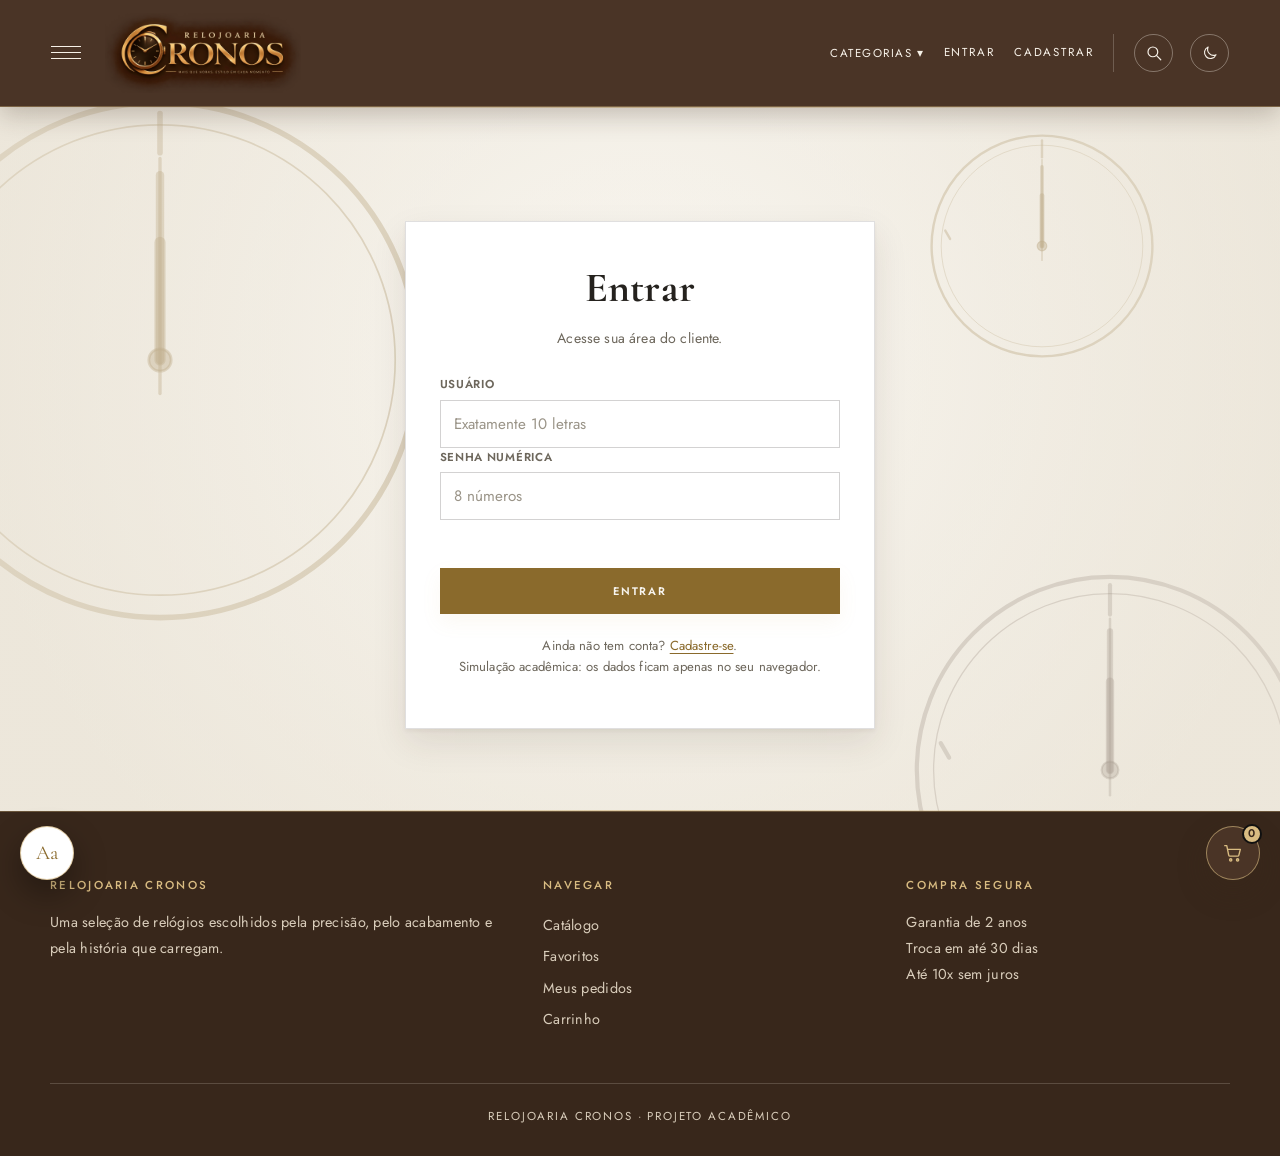
==== commit b1434ce6: "Change login input pattern and placeholder text" ====
--- a/relojoaria-cronos/login.html
+++ b/relojoaria-cronos/login.html
@@ -47,9 +47,7 @@
       <form id="form-login" novalidate>
         <div class="campo">
           <label for="login">Usuário</label>
-          <input type="text" id="login" maxlength="10" inputmode="numeric" pattern="[0-9]{10}" placeholder="10 dígitos numéricos" autocomplete="username" />
-          <p class="erro-campo" id="login-erro"></p>
-        </div>
+         <input type="text" id="login" maxlength="10" pattern="[A-Za-z]{6}" placeholder="Exatamente 10 letras" autocomplete="username" />
         <div class="campo">
           <label for="senha">Senha numérica</label>
           <input type="password" id="senha" maxlength="8" inputmode="numeric" pattern="[0-9]{8}" placeholder="8 números" autocomplete="current-password" />
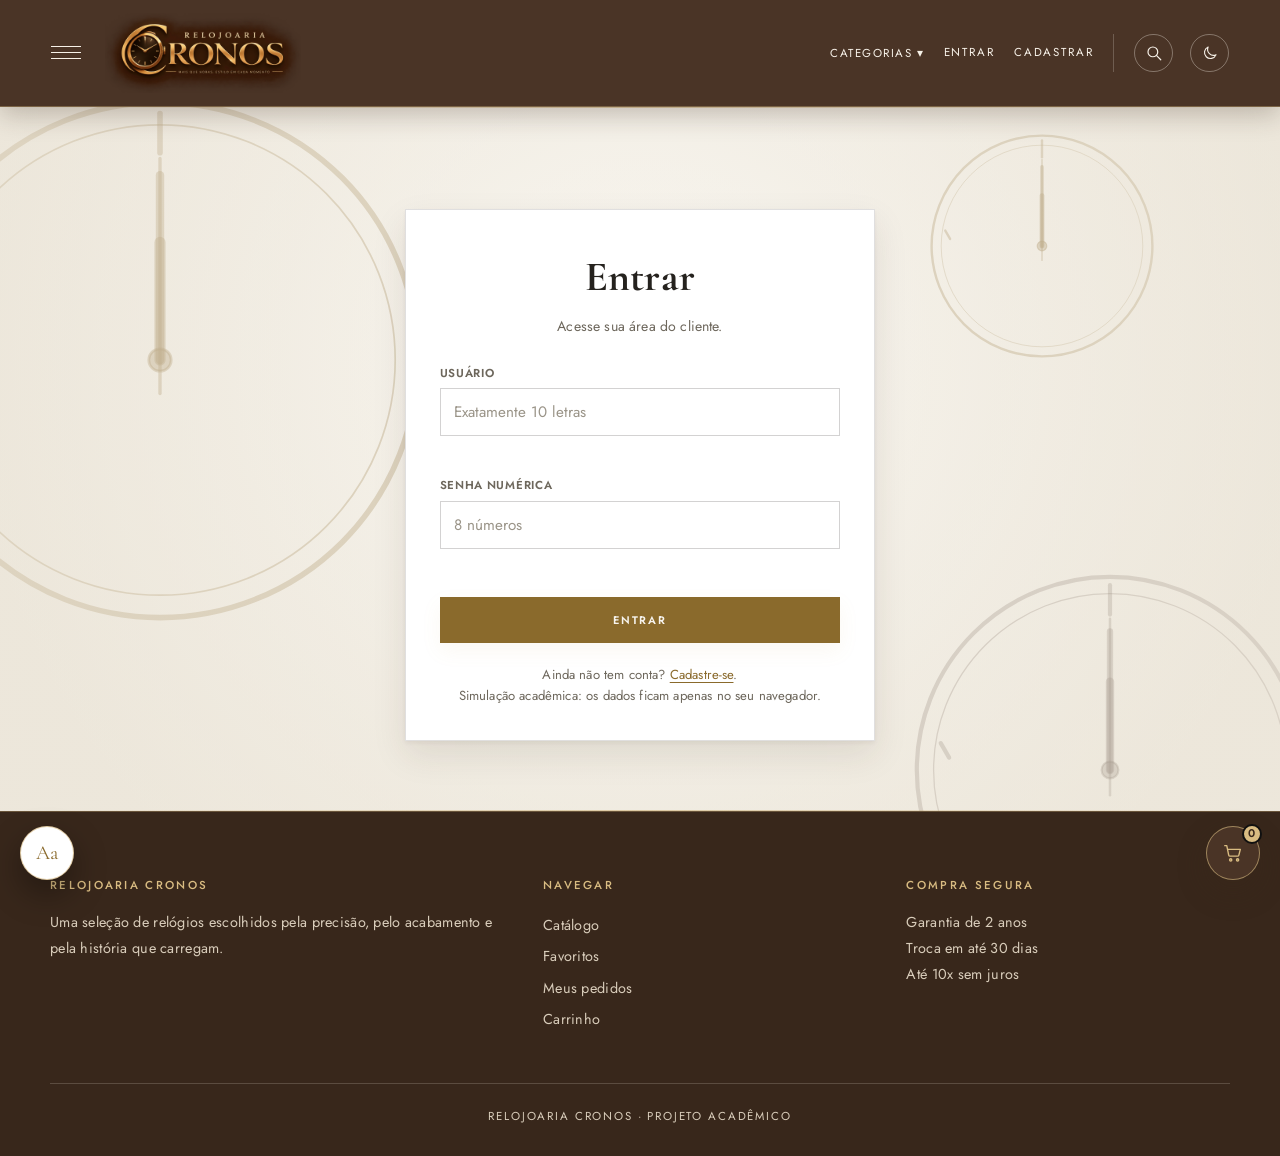
==== commit f63564ce: "Update login input validation for username" ====
--- a/relojoaria-cronos/login.html
+++ b/relojoaria-cronos/login.html
@@ -47,7 +47,9 @@
       <form id="form-login" novalidate>
         <div class="campo">
           <label for="login">Usuário</label>
-         <input type="text" id="login" maxlength="10" pattern="[A-Za-z]{6}" placeholder="Exatamente 10 letras" autocomplete="username" />
+          <input type="text" id="login" maxlength="10" pattern="[A-Za-z]{10}" placeholder="Exatamente 10 letras" autocomplete="username" />
+          <p class="erro-campo" id="login-erro"></p>
+        </div>
         <div class="campo">
           <label for="senha">Senha numérica</label>
           <input type="password" id="senha" maxlength="8" inputmode="numeric" pattern="[0-9]{8}" placeholder="8 números" autocomplete="current-password" />
@@ -130,7 +132,7 @@
     })();
 
     document.getElementById("login").addEventListener("input", (evento) => {
-      evento.target.value = evento.target.value.replace(/\D/g, "").slice(0, 10);
+      evento.target.value = evento.target.value.replace(/[^A-Za-z]/g, "").slice(0, 10);
     });
     document.getElementById("senha").addEventListener("input", (evento) => {
       evento.target.value = evento.target.value.replace(/\D/g, "").slice(0, 8);
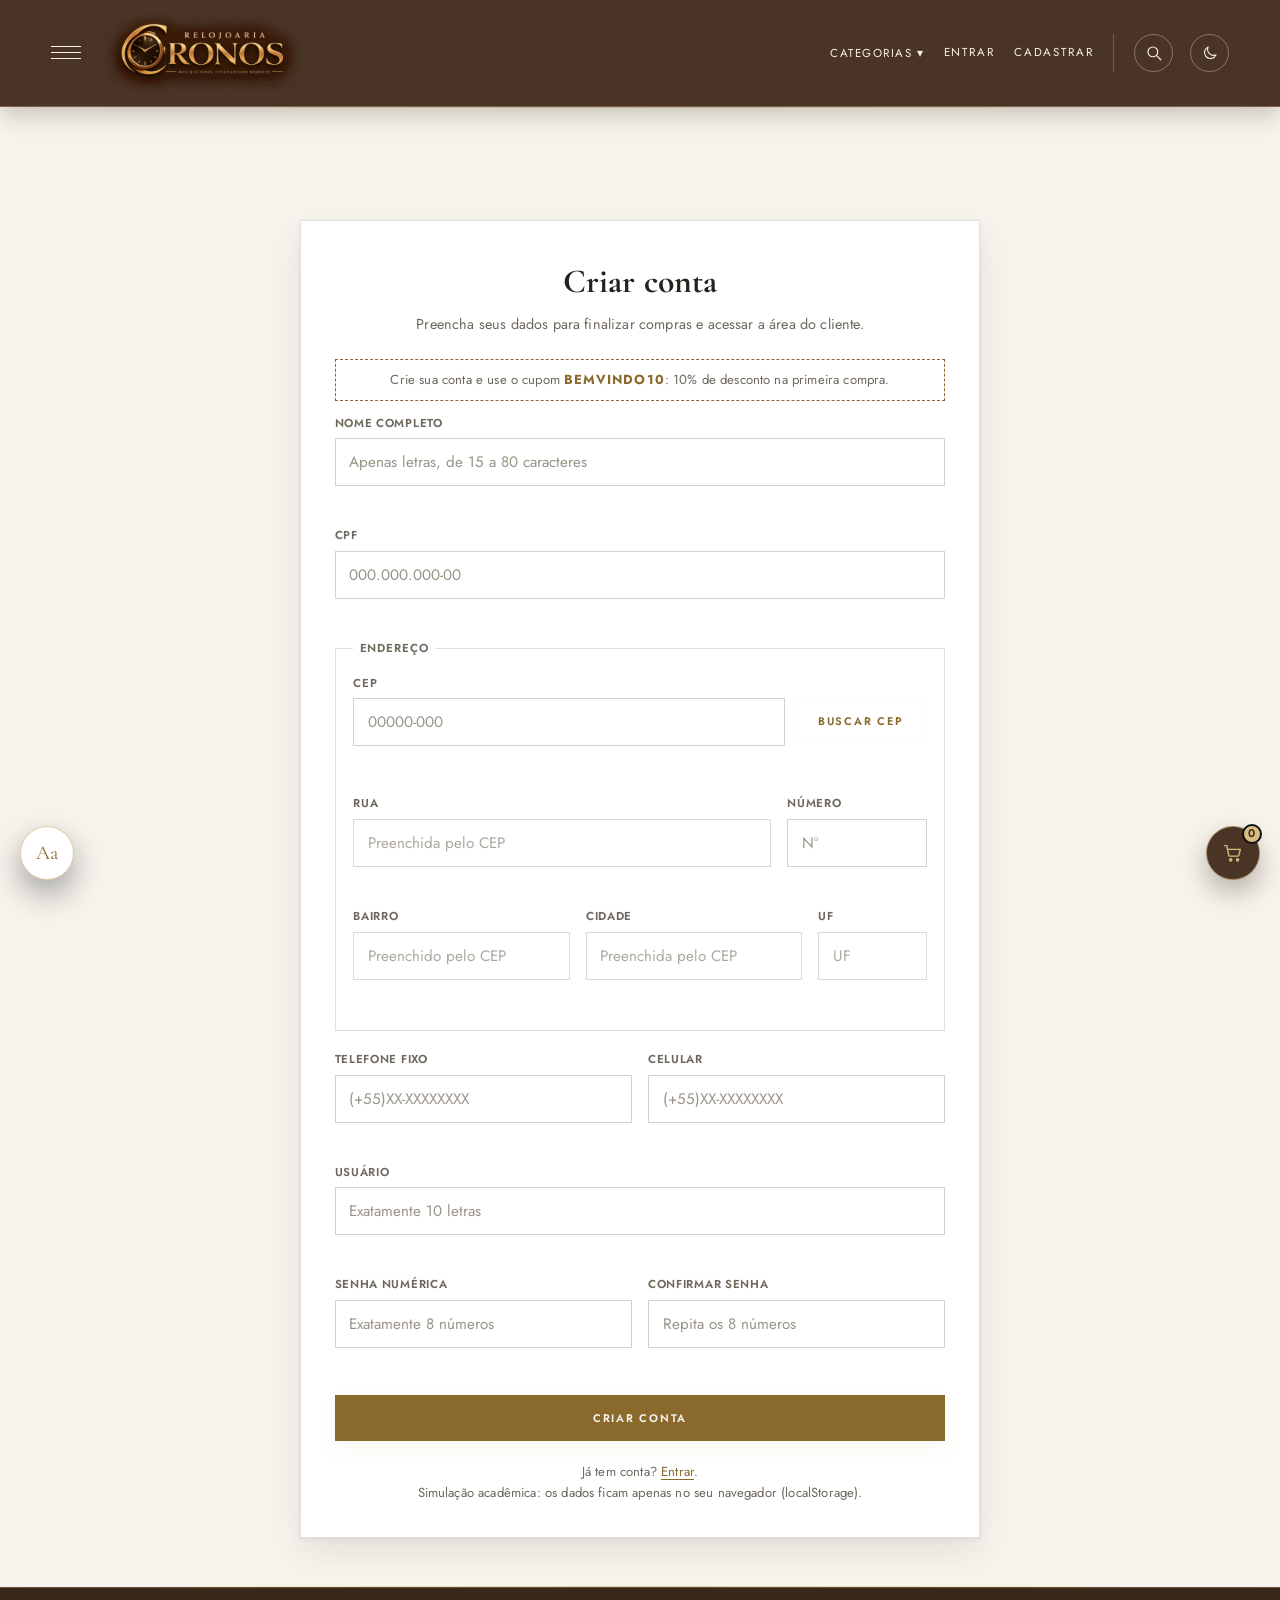
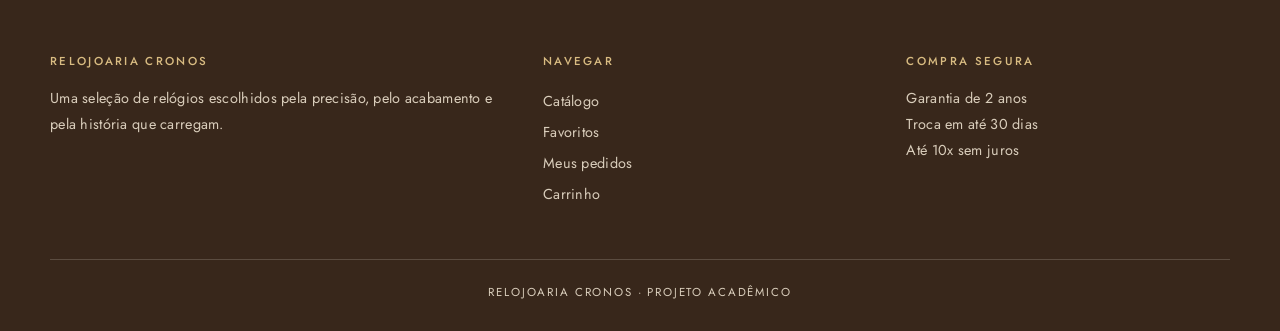
==== commit 5ae8d21b: "Change login page to account creation page" ====
--- a/relojoaria-cronos/login.html
+++ b/relojoaria-cronos/login.html
@@ -3,8 +3,8 @@
 <head>
   <meta charset="UTF-8" />
   <meta name="viewport" content="width=device-width, initial-scale=1.0" />
-  <title>Relojoaria Cronos — Entrar</title>
-  <meta name="description" content="Entre na sua conta da Relojoaria Cronos." />
+  <title>Relojoaria Cronos — Criar conta</title>
+  <meta name="description" content="Crie sua conta na Relojoaria Cronos." />
 
   <link rel="preconnect" href="https://fonts.googleapis.com" />
   <link href="https://fonts.googleapis.com/css2?family=Cormorant+Garamond:wght@500;600;700&family=Jost:wght@300;400;500;600&display=swap" rel="stylesheet" />
@@ -32,35 +32,108 @@
 
   <div class="divisor"></div>
 
-  <div class="fundo-login" aria-hidden="true">
-    <div class="fundo-relogios" id="fundo-relogios"></div>
-    <div class="fundo-pelicula"></div>
-  </div>
-
-  <main id="conteudo" class="tela-login">
-    <div class="caixa-login cartao">
-      <h1>Entrar</h1>
-      <p class="subtitulo">Acesse sua área do cliente.</p>
-
-      <div id="aviso-login" class="alerta escondido" role="alert"></div>
-
-      <form id="form-login" novalidate>
+  <main id="conteudo" class="tela-cadastro">
+    <div class="caixa-cadastro cartao">
+      <h1>Criar conta</h1>
+      <p class="subtitulo">Preencha seus dados para finalizar compras e acessar a área do cliente.</p>
+
+      <p class="nota-cupom" id="nota-cupom"></p>
+      <div id="aviso-cadastro" class="alerta escondido" role="alert"></div>
+
+      <form id="form-cadastro" novalidate>
+        <div class="campo">
+          <label for="nome">Nome completo</label>
+          <input type="text" id="nome" maxlength="80" placeholder="Apenas letras, de 15 a 80 caracteres" autocomplete="name" />
+          <p class="erro-campo" id="nome-erro"></p>
+        </div>
+
+        <div class="campo">
+          <label for="cpf">CPF</label>
+          <input type="text" id="cpf" maxlength="14" inputmode="numeric" placeholder="000.000.000-00" autocomplete="off" />
+          <p class="erro-campo" id="cpf-erro"></p>
+        </div>
+
+        <fieldset class="grupo-campos">
+          <legend>Endereço</legend>
+          <div class="linha-cep">
+            <div class="campo">
+              <label for="cep">CEP</label>
+              <input type="text" id="cep" maxlength="9" inputmode="numeric" placeholder="00000-000" autocomplete="postal-code" />
+              <p class="erro-campo" id="cep-erro"></p>
+            </div>
+            <button type="button" id="botao-buscar-cep" class="botao botao-secundario">Buscar CEP</button>
+          </div>
+          <p id="cep-mensagem" class="mensagem-erro" role="status"></p>
+
+          <div class="grade-duas-colunas grade-rua">
+            <div class="campo">
+              <label for="endereco">Rua</label>
+              <input type="text" id="endereco" readonly placeholder="Preenchida pelo CEP" />
+              <p class="erro-campo" id="endereco-erro"></p>
+            </div>
+            <div class="campo">
+              <label for="numero">Número</label>
+              <input type="text" id="numero" maxlength="10" placeholder="Nº" />
+              <p class="erro-campo" id="numero-erro"></p>
+            </div>
+          </div>
+          <div class="grade-tres-colunas">
+            <div class="campo">
+              <label for="bairro">Bairro</label>
+              <input type="text" id="bairro" readonly placeholder="Preenchido pelo CEP" />
+              <p class="erro-campo" id="bairro-erro"></p>
+            </div>
+            <div class="campo">
+              <label for="cidade">Cidade</label>
+              <input type="text" id="cidade" readonly placeholder="Preenchida pelo CEP" />
+              <p class="erro-campo" id="cidade-erro"></p>
+            </div>
+            <div class="campo">
+              <label for="uf">UF</label>
+              <input type="text" id="uf" readonly maxlength="2" placeholder="UF" />
+              <p class="erro-campo" id="uf-erro"></p>
+            </div>
+          </div>
+        </fieldset>
+
+        <div class="grade-duas-colunas">
+          <div class="campo">
+            <label for="fixo">Telefone fixo</label>
+            <input type="tel" id="fixo" maxlength="16" inputmode="numeric" placeholder="(+55)XX-XXXXXXXX" />
+            <p class="erro-campo" id="fixo-erro"></p>
+          </div>
+          <div class="campo">
+            <label for="celular">Celular</label>
+            <input type="tel" id="celular" maxlength="17" inputmode="numeric" placeholder="(+55)XX-XXXXXXXX" />
+            <p class="erro-campo" id="celular-erro"></p>
+          </div>
+        </div>
+
         <div class="campo">
           <label for="login">Usuário</label>
           <input type="text" id="login" maxlength="10" pattern="[A-Za-z]{10}" placeholder="Exatamente 10 letras" autocomplete="username" />
           <p class="erro-campo" id="login-erro"></p>
         </div>
-        <div class="campo">
-          <label for="senha">Senha numérica</label>
-          <input type="password" id="senha" maxlength="8" inputmode="numeric" pattern="[0-9]{8}" placeholder="8 números" autocomplete="current-password" />
-          <p class="erro-campo" id="senha-erro"></p>
-        </div>
-        <button type="submit" class="botao">Entrar</button>
+
+        <div class="grade-duas-colunas">
+          <div class="campo">
+            <label for="senha">Senha numérica</label>
+            <input type="password" id="senha" maxlength="8" inputmode="numeric" pattern="[0-9]{8}" placeholder="Exatamente 8 números" autocomplete="new-password" />
+            <p class="erro-campo" id="senha-erro"></p>
+          </div>
+          <div class="campo">
+            <label for="confirmar">Confirmar senha</label>
+            <input type="password" id="confirmar" maxlength="8" inputmode="numeric" pattern="[0-9]{8}" placeholder="Repita os 8 números" autocomplete="new-password" />
+            <p class="erro-campo" id="confirmar-erro"></p>
+          </div>
+        </div>
+
+        <button type="submit" class="botao">Criar conta</button>
       </form>
 
       <p class="login-rodape">
-        Ainda não tem conta? <a class="link-destaque" href="cadastro.html">Cadastre-se</a>.<br>
-        Simulação acadêmica: os dados ficam apenas no seu navegador.
+        Já tem conta? <a class="link-destaque" href="login.html">Entrar</a>.<br>
+        Simulação acadêmica: os dados ficam apenas no seu navegador (localStorage).
       </p>
     </div>
   </main>
@@ -95,74 +168,88 @@
   <script src="js/busca.js"></script>
   <script src="js/acessibilidade.js"></script>
   <script src="js/cabecalho.js"></script>
+  <script src="js/cep.js"></script>
   <script>
-    const params = new URLSearchParams(window.location.search);
-    const motivo = params.get("motivo");
-    const aviso = document.getElementById("aviso-login");
-
-    function mostrarAviso(texto, tipo) {
-      aviso.textContent = texto;
-      aviso.className = "alerta alerta-" + tipo;
+    const campos = {
+      nome: () => validarNome(document.getElementById("nome").value),
+      cpf: () => validarCPF(document.getElementById("cpf").value),
+      cep: () => validarCEP(document.getElementById("cep").value),
+      endereco: () => (document.getElementById("endereco").value.trim() ? "" : "Informe a rua (use o CEP)."),
+      numero: () => (document.getElementById("numero").value.trim() ? "" : "Informe o número."),
+      bairro: () => (document.getElementById("bairro").value.trim() ? "" : "Informe o bairro."),
+      cidade: () => (document.getElementById("cidade").value.trim() ? "" : "Informe a cidade."),
+      uf: () => (/^[A-Za-z]{2}$/.test(document.getElementById("uf").value.trim()) ? "" : "Informe a UF."),
+      fixo: () => validarTelefoneFixo(document.getElementById("fixo").value),
+      celular: () => validarTelefoneCelular(document.getElementById("celular").value),
+      login: () => validarLogin(document.getElementById("login").value),
+      senha: () => validarSenha(document.getElementById("senha").value),
+      confirmar: () =>
+        document.getElementById("confirmar").value === document.getElementById("senha").value &&
+        document.getElementById("confirmar").value !== ""
+          ? ""
+          : "A confirmação deve ser igual à senha.",
+    };
+
+    function validarCampo(id) {
+      return mostrarErroCampo(document.getElementById(id), campos[id]());
     }
 
-    if (motivo === "checkout") {
-      mostrarAviso("Entre na sua conta para finalizar a compra.", "info");
-    }
-    if (params.get("cadastro") === "ok") {
-      mostrarAviso("Cadastro realizado com sucesso! Entre com seu login e senha.", "sucesso");
-    }
-    if (estaLogado()) {
-      window.location.replace("perfil.html");
-    }
-
-    (function () {
-      const marcas = Array.from({ length: 12 }, (_, i) =>
-        `<line x1="100" y1="12" x2="100" y2="${i % 3 === 0 ? 26 : 20}" transform="rotate(${i * 30} 100 100)"/>`).join("");
-      const relogio = (classe) => `
-        <svg class="relogio-fundo ${classe}" viewBox="0 0 200 200" fill="none" stroke="currentColor">
-          <circle cx="100" cy="100" r="92" stroke-width="2"/>
-          <circle cx="100" cy="100" r="84" stroke-width="0.6"/>
-          <g stroke-width="2">${marcas}</g>
-          <line class="ponteiro-hora" x1="100" y1="100" x2="100" y2="58" stroke-width="4"/>
-          <line class="ponteiro-min" x1="100" y1="100" x2="100" y2="34" stroke-width="3"/>
-          <line class="ponteiro-seg" x1="100" y1="112" x2="100" y2="28" stroke-width="1.2"/>
-          <circle cx="100" cy="100" r="4" fill="currentColor"/>
-        </svg>`;
-      document.getElementById("fundo-relogios").innerHTML = relogio("rel-1") + relogio("rel-2") + relogio("rel-3");
-    })();
-
-    document.getElementById("login").addEventListener("input", (evento) => {
-      evento.target.value = evento.target.value.replace(/[^A-Za-z]/g, "").slice(0, 10);
-    });
-    document.getElementById("senha").addEventListener("input", (evento) => {
-      evento.target.value = evento.target.value.replace(/\D/g, "").slice(0, 8);
-    });
-
-    document.getElementById("form-login").addEventListener("submit", function (evento) {
+    Object.keys(campos).forEach((id) => {
+      document.getElementById(id).addEventListener("blur", () => validarCampo(id));
+    });
+    document.getElementById("senha").addEventListener("input", () => {
+      if (document.getElementById("confirmar").value) validarCampo("confirmar");
+    });
+
+    document.getElementById("cpf").addEventListener("input", (e) => mascararCPF(e.target));
+    document.getElementById("fixo").addEventListener("input", (e) => mascararTelefone(e.target));
+    document.getElementById("celular").addEventListener("input", (e) => mascararTelefone(e.target));
+    ["login", "senha", "confirmar"].forEach((id) => {
+      document.getElementById(id).addEventListener("input", (e) => {
+        e.target.value = id === "login" ? e.target.value.replace(/[^A-Za-z]/g, "").slice(0, 10) : e.target.value.replace(/\D/g, "").slice(0, 8);
+      });
+    });
+    document.getElementById("botao-buscar-cep").addEventListener("click", buscarEnderecoPorCep);
+
+    const aviso = document.getElementById("aviso-cadastro");
+
+    document.getElementById("form-cadastro").addEventListener("submit", function (evento) {
       evento.preventDefault();
 
-      const campoLogin = document.getElementById("login");
-      const campoSenha = document.getElementById("senha");
-      const okLogin = mostrarErroCampo(campoLogin, validarLogin(campoLogin.value));
-      const okSenha = mostrarErroCampo(campoSenha, validarSenha(campoSenha.value));
-      if (!okLogin || !okSenha) return;
-
-      const usuario = obterUsuario();
-      if (!usuario) {
-        mostrarAviso("Nenhum cadastro encontrado neste navegador. Crie sua conta primeiro.", "erro");
+      const resultados = Object.keys(campos).map((id) => validarCampo(id));
+      if (resultados.includes(false)) {
+        aviso.textContent = "Corrija os campos destacados para continuar.";
+        aviso.className = "alerta alerta-erro";
+        const primeiro = document.querySelector("#form-cadastro .invalido");
+        if (primeiro) primeiro.focus();
         return;
       }
 
-      const confere = usuario.login.toLowerCase() === campoLogin.value.toLowerCase() && usuario.senha === campoSenha.value;
-      if (!confere) {
-        mostrarAviso("Login ou senha incorretos. Confira os dados e tente de novo.", "erro");
-        campoSenha.value = "";
-        campoSenha.focus();
-        return;
-      }
-
-      iniciarSessao();
-      window.location.href = motivo === "checkout" ? "checkout.html" : "perfil.html";
+      const valor = (id) => document.getElementById(id).value.trim();
+      salvarUsuario({
+        nome: valor("nome").replace(/\s+/g, " "),
+        cpf: valor("cpf"),
+        endereco: {
+          cep: valor("cep"),
+          rua: valor("endereco"),
+          numero: valor("numero"),
+          bairro: valor("bairro"),
+          cidade: valor("cidade"),
+          uf: valor("uf").toUpperCase(),
+        },
+        telefoneFixo: valor("fixo"),
+        celular: valor("celular"),
+        login: valor("login"),
+        senha: document.getElementById("senha").value,
+        criadoEm: new Date().toISOString(),
+      });
+
+      aviso.textContent = "Cadastro realizado com sucesso! Redirecionando para o login...";
+      aviso.className = "alerta alerta-sucesso";
+      mostrarToast("Cadastro realizado com sucesso!");
+      setTimeout(() => {
+        window.location.href = "login.html?cadastro=ok";
+      }, 1600);
     });
   </script>
 
